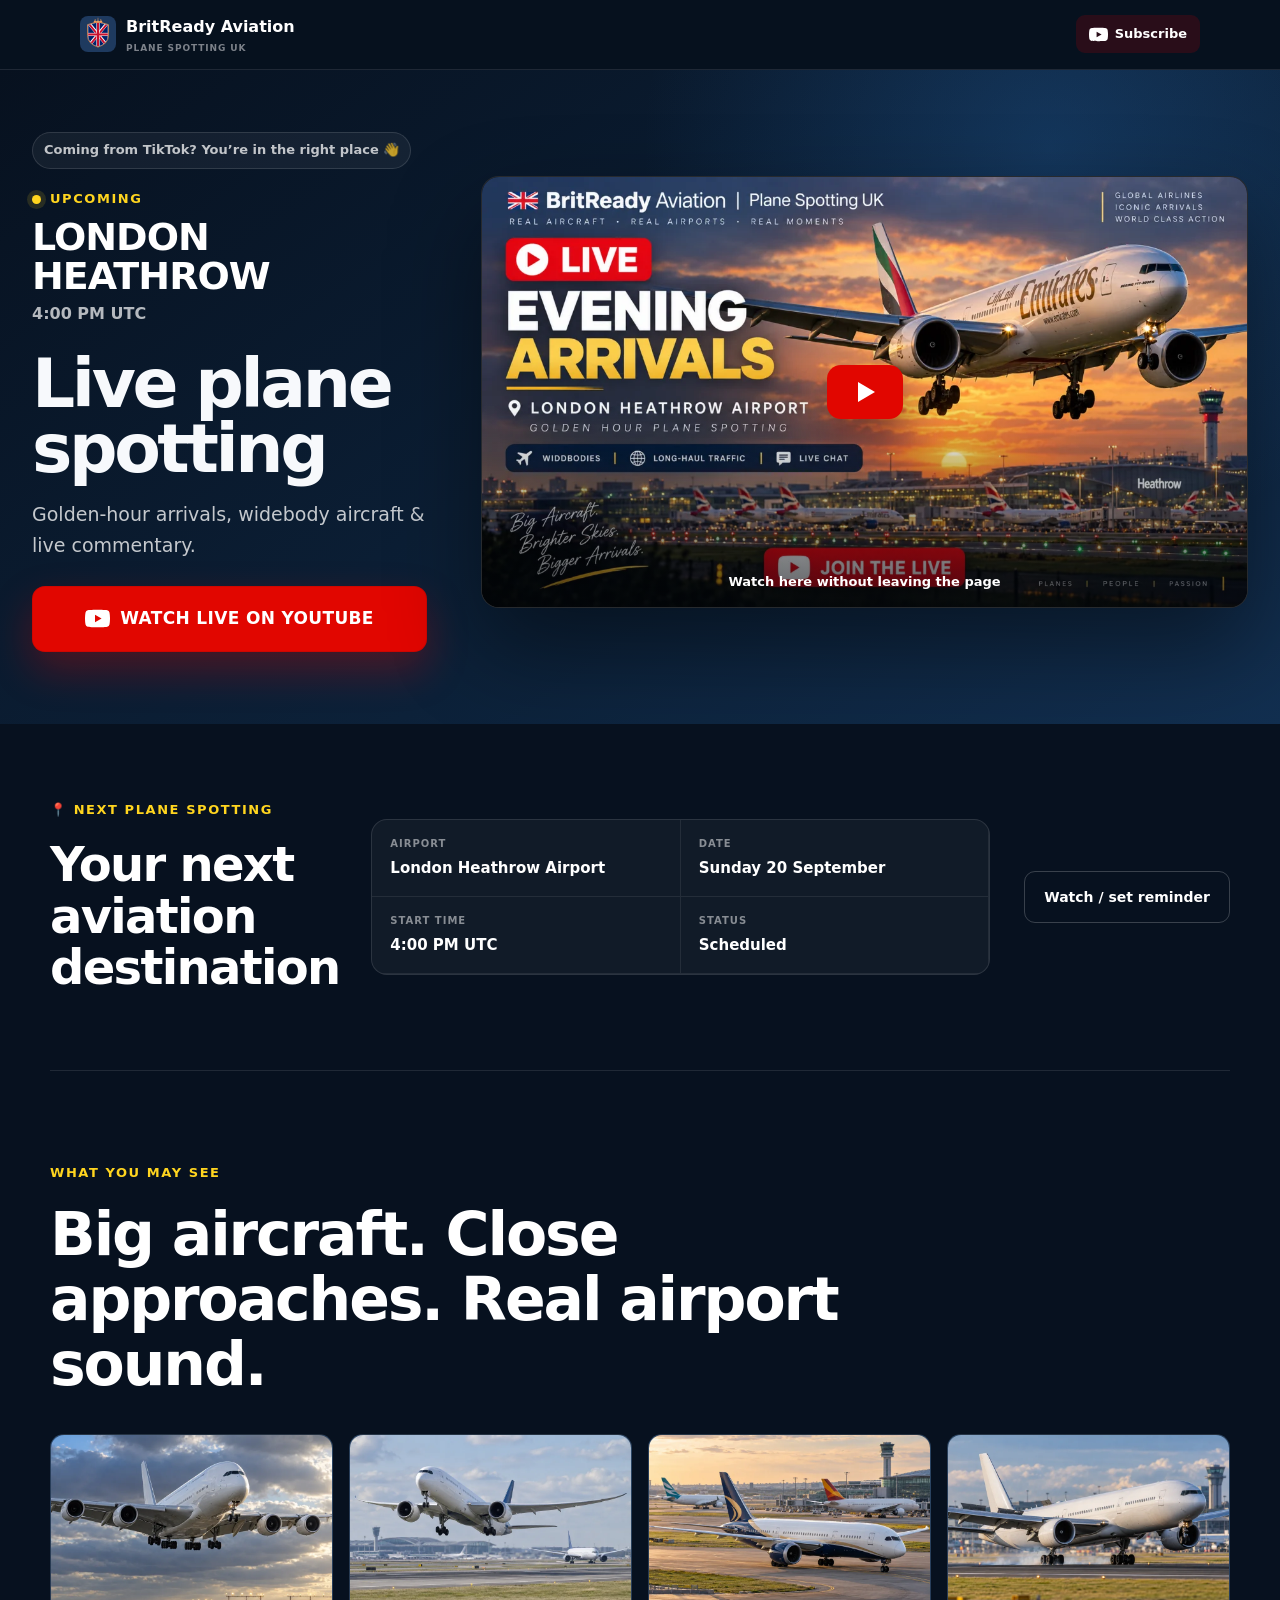
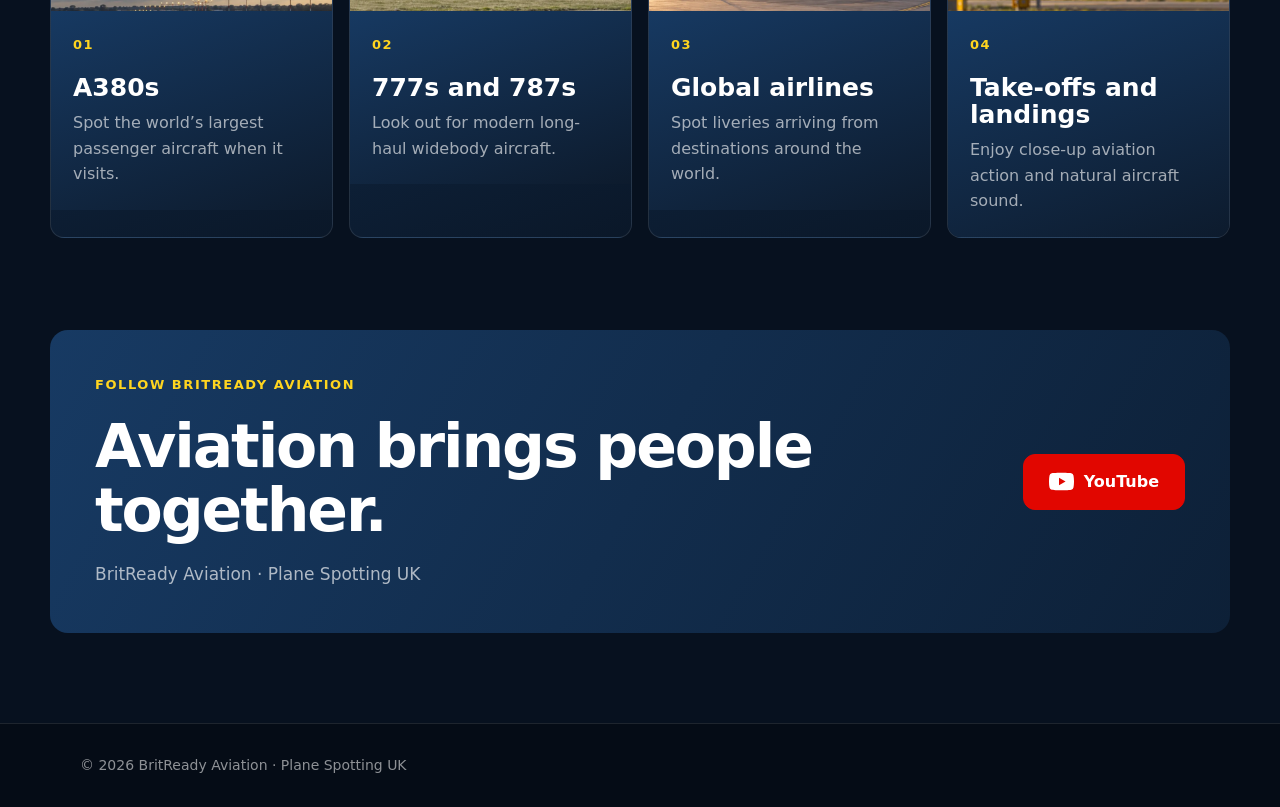
==== index.html @ 35cb2527 "Restore countdown to 5 PM start" ====
<!doctype html>
<html lang="en">
<head>
  <meta charset="utf-8">
  <meta name="viewport" content="width=device-width, initial-scale=1, viewport-fit=cover">
  <title>BritReady Aviation | Plane Spotting UK &amp; Heathrow Live Streams</title>
  <meta name="description" content="BritReady Aviation brings you plane spotting across the UK, including London Heathrow live streams, close-up aircraft take-offs and landings.">
  <meta name="theme-color" content="#07111f">
  <meta property="og:title" content="BritReady Aviation | Plane Spotting UK">
  <meta property="og:description" content="Live evening arrivals from London Heathrow today, featuring widebody aircraft, long-haul traffic and real-time commentary.">
  <meta property="og:image" content="https://www.britreadyapp.co.uk/assets/evening-arrivals-heathrow-1715.jpg">
  <meta property="og:image:alt" content="BritReady Aviation live evening arrivals at London Heathrow">
  <meta property="og:type" content="website">
  <meta property="og:url" content="https://www.britreadyapp.co.uk/">
  <meta name="twitter:card" content="summary_large_image">
  <meta name="twitter:title" content="BritReady Aviation | Plane Spotting UK">
  <meta name="twitter:description" content="Live aircraft take-offs and landings, spotting schedules and UK aviation videos.">
  <meta name="twitter:image" content="https://www.britreadyapp.co.uk/assets/evening-arrivals-heathrow-1715.jpg">
  <link rel="canonical" href="https://www.britreadyapp.co.uk/">
  <link rel="icon" href="assets/app-icon.svg" type="image/svg+xml">
  <link rel="stylesheet" href="styles.css?v=20260919-0815">
  <script src="site-config.js?v=20260920-1649" defer></script>
  <script src="site.js?v=20260920-1615" defer></script>
</head>
<body class="aviation-home">
  <header class="site-header">
    <nav class="nav" aria-label="Main navigation">
      <a class="brand" href="./" aria-label="BritReady Aviation home">
        <img src="assets/app-icon.svg" alt="" width="36" height="36">
        <span>BritReady Aviation<small>Plane Spotting UK</small></span>
      </a>
      <a class="subscribe-nav" href="https://www.youtube.com/channel/UCkuswSuAl1epdL6mLs6LgBw?sub_confirmation=1" data-youtube-subscribe data-event="youtube_channel_click" target="_blank" rel="noopener noreferrer" aria-label="Subscribe to BritReady Aviation on YouTube">
        <svg aria-hidden="true" viewBox="0 0 24 24"><path d="M23.5 6.2a3 3 0 0 0-2.1-2.1C19.5 3.6 12 3.6 12 3.6s-7.5 0-9.4.5A3 3 0 0 0 .5 6.2 31 31 0 0 0 0 12a31 31 0 0 0 .5 5.8 3 3 0 0 0 2.1 2.1c1.9.5 9.4.5 9.4.5s7.5 0 9.4-.5a3 3 0 0 0 2.1-2.1A31 31 0 0 0 24 12a31 31 0 0 0-.5-5.8ZM9.6 15.6V8.4l6.3 3.6-6.3 3.6Z"/></svg>
        Subscribe
      </a>
    </nav>
  </header>

  <main>
    <section class="creator-hero" aria-labelledby="hero-title">
      <div class="creator-hero-inner">
        <div class="hero-content">
          <p class="tiktok-context">Coming from TikTok? You’re in the right place <span aria-hidden="true">👋</span></p>

          <div class="stream-snapshot" aria-label="Current plane spotting stream">
            <p class="stream-state" id="stream-state"><span aria-hidden="true"></span> Upcoming</p>
            <strong class="stream-location" id="stream-location">London Heathrow</strong>
            <time class="stream-time" id="stream-time">5:00 PM BST</time>
          </div>

          <h1 id="hero-title">Live plane spotting</h1>
          <p class="hero-summary">Golden-hour arrivals, widebody aircraft &amp; live commentary.</p>

          <a class="button primary-live-cta" id="primary-live-cta" href="https://youtube.com/live/_kFT2eaQhkY?feature=share" data-event="youtube_live_click" target="_blank" rel="noopener noreferrer">
            <svg aria-hidden="true" viewBox="0 0 24 24"><path d="M23.5 6.2a3 3 0 0 0-2.1-2.1C19.5 3.6 12 3.6 12 3.6s-7.5 0-9.4.5A3 3 0 0 0 .5 6.2 31 31 0 0 0 0 12a31 31 0 0 0 .5 5.8 3 3 0 0 0 2.1 2.1c1.9.5 9.4.5 9.4.5s7.5 0 9.4-.5a3 3 0 0 0 2.1-2.1A31 31 0 0 0 24 12a31 31 0 0 0-.5-5.8ZM9.6 15.6V8.4l6.3 3.6-6.3 3.6Z"/></svg>
            <span>Watch live on YouTube</span>
          </a>

          <div class="hero-countdown" id="hero-countdown" role="timer" aria-label="Time remaining until the live stream" hidden></div>
        </div>

        <div class="player-preview" id="player-preview">
          <img src="assets/evening-arrivals-heathrow-1715.webp" alt="BritReady Aviation live evening arrivals at London Heathrow" width="1200" height="676" fetchpriority="high">
          <button class="player-play" id="player-play" type="button" aria-label="Play the embedded BritReady Aviation live stream">
            <span aria-hidden="true"></span>
          </button>
          <div class="player-caption">Watch here without leaving the page</div>
        </div>
      </div>
    </section>

    <section class="next-spotting" aria-labelledby="next-spotting-heading">
      <div class="next-spotting-heading">
        <p class="section-label">📍 Next plane spotting</p>
        <h2 id="next-spotting-heading">Your next aviation destination</h2>
      </div>

      <div class="spotting-details" id="spotting-details">
        <div><span>Airport</span><strong id="next-airport">Coming soon ✈️</strong></div>
        <div><span>Date</span><strong id="next-date">To be announced</strong></div>
        <div><span>Start time</span><strong id="next-time">To be announced</strong></div>
        <div><span>Status</span><strong id="next-status">Coming soon</strong></div>
      </div>

      <p class="next-empty-message" id="next-empty-message" hidden>Follow BritReady Aviation to be notified.</p>
      <a class="button next-spotting-cta" id="next-spotting-cta" href="https://youtube.com/live/_kFT2eaQhkY?feature=share" data-event="next_spotting_click" target="_blank" rel="noopener noreferrer">Watch / set reminder</a>
    </section>

    <section class="aviation-section" aria-labelledby="aviation-heading">
      <div class="section-heading">
        <p class="section-label">What you may see</p>
        <h2 id="aviation-heading">Big aircraft. Close approaches. Real airport sound.</h2>
      </div>
      <div class="aviation-grid">
        <article>
          <img src="assets/aircraft-a380-approach.webp" alt="A large four-engine double-deck aircraft approaching a runway" loading="lazy" width="900" height="675">
          <div class="aircraft-card-copy"><span>01</span><h3>A380s</h3><p>Spot the world’s largest passenger aircraft when it visits.</p></div>
        </article>
        <article>
          <img src="assets/aircraft-widebody-takeoff.webp" alt="A modern twin-engine widebody aircraft lifting away from a runway" loading="lazy" width="900" height="675">
          <div class="aircraft-card-copy"><span>02</span><h3>777s and 787s</h3><p>Look out for modern long-haul widebody aircraft.</p></div>
        </article>
        <article>
          <img src="assets/aircraft-global-airlines.webp" alt="Several international passenger aircraft moving around an airport" loading="lazy" width="900" height="675">
          <div class="aircraft-card-copy"><span>03</span><h3>Global airlines</h3><p>Spot liveries arriving from destinations around the world.</p></div>
        </article>
        <article>
          <img src="assets/aircraft-touchdown.webp" alt="A widebody passenger aircraft touching down with a small puff of tyre smoke" loading="lazy" width="900" height="675">
          <div class="aircraft-card-copy"><span>04</span><h3>Take-offs and landings</h3><p>Enjoy close-up aviation action and natural aircraft sound.</p></div>
        </article>
      </div>
    </section>

    <section class="channel-section" aria-labelledby="follow-heading">
      <div>
        <p class="section-label">Follow BritReady Aviation</p>
        <h2 id="follow-heading">Aviation brings people together.</h2>
        <p>BritReady Aviation · Plane Spotting UK</p>
      </div>
      <div class="channel-actions">
        <a class="button subscribe-button" href="https://www.youtube.com/channel/UCkuswSuAl1epdL6mLs6LgBw?sub_confirmation=1" data-youtube-subscribe data-event="youtube_channel_click" target="_blank" rel="noopener noreferrer">
          <svg aria-hidden="true" viewBox="0 0 24 24"><path d="M23.5 6.2a3 3 0 0 0-2.1-2.1C19.5 3.6 12 3.6 12 3.6s-7.5 0-9.4.5A3 3 0 0 0 .5 6.2 31 31 0 0 0 0 12a31 31 0 0 0 .5 5.8 3 3 0 0 0 2.1 2.1c1.9.5 9.4.5 9.4.5s7.5 0 9.4-.5a3 3 0 0 0 2.1-2.1A31 31 0 0 0 24 12a31 31 0 0 0-.5-5.8ZM9.6 15.6V8.4l6.3 3.6-6.3 3.6Z"/></svg>
          YouTube
        </a>
        <a class="button social-secondary" id="tiktok-link" data-event="tiktok_click" target="_blank" rel="noopener noreferrer" hidden>TikTok</a>
      </div>
    </section>
  </main>

  <footer class="site-footer">
    <div class="footer-inner"><span>&copy; 2026 BritReady Aviation · Plane Spotting UK</span></div>
  </footer>
</body>
</html>
---- styles.css ----
:root {
  --ink: #172033;
  --muted: #5b6577;
  --line: #d9e0ea;
  --paper: #ffffff;
  --soft: #f6f8fb;
  --navy: #1e3a5f;
  --navy-2: #2d5282;
  --orange: #f4a261;
  --red: #c8102e;
  --green: #1f9d68;
  --shadow: 0 18px 42px rgba(23, 32, 51, 0.12);
}

/* Mobile-first aviation creator landing page */

[hidden] {
  display: none !important;
}

.aviation-home .brand span {
  display: grid;
  gap: 1px;
}

.aviation-home .brand small {
  color: rgba(255, 255, 255, 0.48);
  font-size: 9px;
  font-weight: 750;
  letter-spacing: 0.1em;
  text-transform: uppercase;
}

.aviation-home .nav > .subscribe-nav {
  display: inline-flex;
  align-items: center;
  gap: 7px;
  min-height: 38px;
  padding: 0 13px;
  border-radius: 9px;
  background: rgba(225, 6, 0, 0.16);
  color: #fff;
  font-size: 13px;
  font-weight: 850;
  text-decoration: none;
}

.aviation-home .nav > .subscribe-nav:hover {
  background: var(--aviation-red);
}

.creator-hero {
  position: relative;
  overflow: hidden;
  background:
    radial-gradient(circle at 82% 12%, rgba(40, 108, 180, 0.3), transparent 34%),
    linear-gradient(145deg, #07111f 0%, #0c2139 60%, #122f50 100%);
}

.creator-hero-inner {
  display: grid;
  grid-template-columns: minmax(320px, 0.68fr) minmax(0, 1.32fr);
  gap: 54px;
  align-items: center;
  width: min(1320px, calc(100% - 64px));
  margin: 0 auto;
  padding: 62px 0 72px;
}

.hero-content {
  min-width: 0;
}

.tiktok-context {
  width: fit-content;
  margin: 0 0 20px;
  padding: 7px 11px;
  border: 1px solid rgba(255, 255, 255, 0.12);
  border-radius: 999px;
  background: rgba(255, 255, 255, 0.05);
  color: rgba(255, 255, 255, 0.74);
  font-size: 13px;
  font-weight: 700;
}

.stream-snapshot {
  display: grid;
  gap: 4px;
  margin-bottom: 24px;
}

.stream-state {
  display: flex;
  align-items: center;
  gap: 9px;
  margin: 0 0 4px;
  color: var(--aviation-yellow);
  font-size: 13px;
  font-weight: 900;
  letter-spacing: 0.12em;
  text-transform: uppercase;
}

.stream-state span {
  width: 9px;
  height: 9px;
  border-radius: 50%;
  background: #ff302a;
  box-shadow: 0 0 0 5px rgba(255, 48, 42, 0.16);
}

[data-stream-state="upcoming"] .stream-state span {
  background: var(--aviation-yellow);
  box-shadow: 0 0 0 5px rgba(255, 213, 31, 0.13);
}

[data-stream-state="stream_ended"] .stream-state span {
  background: #8190a3;
  box-shadow: none;
}

.stream-location {
  color: #fff;
  font-size: clamp(24px, 3vw, 38px);
  line-height: 1.05;
  letter-spacing: -0.025em;
  text-transform: uppercase;
}

.stream-time {
  color: rgba(255, 255, 255, 0.7);
  font-size: 16px;
  font-weight: 800;
}

.hero-content h1 {
  max-width: 540px;
  margin: 0;
  font-size: clamp(44px, 5.3vw, 76px);
  line-height: 0.96;
  letter-spacing: -0.05em;
}

.hero-summary {
  margin: 18px 0 26px;
  color: rgba(255, 255, 255, 0.76);
  font-size: 19px;
}

.primary-live-cta {
  width: 100%;
  min-height: 66px;
  justify-content: center;
  border-radius: 13px;
  background: var(--aviation-red);
  box-shadow: 0 18px 40px rgba(225, 6, 0, 0.3);
  color: #fff;
  font-size: 17px;
  font-weight: 900;
  letter-spacing: 0.02em;
  text-decoration: none;
  text-transform: uppercase;
}

.primary-live-cta:hover {
  background: #f01812;
  transform: translateY(-1px);
}

.primary-live-cta svg,
.subscribe-button svg {
  width: 25px;
  height: 25px;
  margin-right: 10px;
  flex: 0 0 auto;
  fill: currentColor;
}

.hero-countdown {
  margin-top: 13px;
  color: rgba(255, 255, 255, 0.66);
  font-size: 13px;
  font-weight: 800;
  text-align: center;
  font-variant-numeric: tabular-nums;
}

.player-preview {
  position: relative;
  overflow: hidden;
  aspect-ratio: 16 / 9;
  border: 1px solid rgba(255, 255, 255, 0.14);
  border-radius: 18px;
  background: #03070c;
  box-shadow: 0 38px 90px rgba(0, 0, 0, 0.44);
}

.player-preview > img,
.player-preview > iframe {
  width: 100%;
  height: 100%;
  object-fit: cover;
  border: 0;
}

.player-preview::after {
  position: absolute;
  inset: 0;
  background: linear-gradient(180deg, transparent 52%, rgba(3, 7, 12, 0.66));
  content: "";
  pointer-events: none;
}

.player-preview.is-playing::after {
  display: none;
}

.player-play {
  position: absolute;
  z-index: 2;
  top: 50%;
  left: 50%;
  display: grid;
  width: 76px;
  height: 54px;
  place-items: center;
  border: 0;
  border-radius: 14px;
  background: var(--aviation-red);
  box-shadow: 0 16px 36px rgba(0, 0, 0, 0.38);
  cursor: pointer;
  transform: translate(-50%, -50%);
}

.player-play span {
  width: 0;
  height: 0;
  margin-left: 4px;
  border-top: 10px solid transparent;
  border-bottom: 10px solid transparent;
  border-left: 17px solid #fff;
}

.player-caption {
  position: absolute;
  z-index: 2;
  right: 16px;
  bottom: 14px;
  left: 16px;
  color: #fff;
  font-size: 13px;
  font-weight: 800;
  text-align: center;
}

.next-spotting {
  display: grid;
  grid-template-columns: minmax(230px, 0.65fr) minmax(0, 1.4fr) auto;
  gap: 34px;
  align-items: center;
  width: min(1180px, calc(100% - 40px));
  margin: 0 auto;
  padding: 76px 0;
}

.next-spotting h2 {
  margin: 0;
  color: #fff;
  font-size: clamp(30px, 4vw, 48px);
  letter-spacing: -0.035em;
}

.spotting-details {
  display: grid;
  grid-template-columns: repeat(2, minmax(0, 1fr));
  overflow: hidden;
  border: 1px solid rgba(255, 255, 255, 0.11);
  border-radius: 16px;
  background: rgba(255, 255, 255, 0.045);
}

.spotting-details > div {
  min-width: 0;
  padding: 16px 18px;
  border-right: 1px solid rgba(255, 255, 255, 0.08);
  border-bottom: 1px solid rgba(255, 255, 255, 0.08);
}

.spotting-details span,
.spotting-details strong {
  display: block;
}

.spotting-details span {
  margin-bottom: 4px;
  color: rgba(255, 255, 255, 0.5);
  font-size: 10px;
  font-weight: 850;
  letter-spacing: 0.1em;
  text-transform: uppercase;
}

.spotting-details strong {
  overflow-wrap: anywhere;
  color: #fff;
  font-size: 15px;
}

.next-spotting-cta {
  min-height: 52px;
  padding: 0 19px;
  border: 1px solid rgba(255, 255, 255, 0.2);
  border-radius: 11px;
  background: transparent;
  color: #fff;
  font-size: 14px;
  white-space: nowrap;
}

.next-empty-message {
  color: rgba(255, 255, 255, 0.65);
}

.social-secondary {
  min-height: 56px;
  padding: 0 25px;
  border: 1px solid rgba(255, 255, 255, 0.2);
  border-radius: 12px;
  background: transparent;
  color: #fff;
}

@media (max-width: 900px) {
  .creator-hero-inner {
    grid-template-columns: 1fr;
    gap: 30px;
    width: min(100% - 40px, 720px);
  }

  .next-spotting {
    grid-template-columns: 1fr;
  }

  .next-spotting-cta {
    width: 100%;
  }
}

@media (max-width: 680px) {
  .aviation-home .site-header {
    position: relative;
  }

  .aviation-home .nav {
    width: calc(100% - 28px);
    min-height: 60px;
  }

  .aviation-home .brand {
    font-size: 14px;
  }

  .aviation-home .brand img {
    width: 32px;
    height: 32px;
  }

  .aviation-home .nav > .subscribe-nav {
    min-height: 36px;
    padding: 0 10px;
    font-size: 12px;
  }

  .creator-hero-inner {
    gap: 22px;
    width: calc(100% - 28px);
    padding: 20px 0 32px;
  }

  .tiktok-context {
    margin-bottom: 16px;
    padding: 6px 10px;
    font-size: 12px;
  }

  .stream-snapshot {
    gap: 2px;
    margin-bottom: 18px;
  }

  .stream-state {
    margin-bottom: 3px;
    font-size: 11px;
  }

  .stream-location {
    font-size: 27px;
  }

  .stream-time {
    font-size: 14px;
  }

  .hero-content h1 {
    font-size: clamp(38px, 12.5vw, 52px);
  }

  .hero-summary {
    margin: 12px 0 19px;
    font-size: 16px;
  }

  .primary-live-cta {
    min-height: 62px;
    font-size: 15px;
  }

  .player-preview {
    border-radius: 12px;
  }

  .player-play {
    width: 64px;
    height: 46px;
    border-radius: 11px;
  }

  .player-caption {
    bottom: 10px;
    font-size: 11px;
  }

  .next-spotting {
    gap: 20px;
    width: calc(100% - 28px);
    padding: 52px 0;
  }

  .next-spotting .section-label {
    margin-bottom: 9px;
  }

  .next-spotting h2 {
    font-size: 31px;
  }

  .spotting-details {
    grid-template-columns: 1fr;
  }

  .spotting-details > div {
    display: grid;
    grid-template-columns: 84px 1fr;
    gap: 10px;
    align-items: baseline;
    padding: 12px 14px;
  }

  .aviation-section {
    width: calc(100% - 28px);
    padding: 54px 0;
  }

  .aviation-section .section-heading {
    margin-bottom: 24px;
  }

  .aviation-section .section-heading h2 {
    font-size: 34px;
  }

  .aviation-grid {
    display: flex;
    gap: 12px;
    overflow-x: auto;
    padding: 0 0 12px;
    scroll-snap-type: x mandatory;
    scrollbar-width: none;
  }

  .aviation-grid::-webkit-scrollbar {
    display: none;
  }

  .aviation-grid article {
    min-width: min(78vw, 300px);
    scroll-snap-align: start;
  }

  .aviation-grid article > img {
    height: 150px;
  }

  .aircraft-card-copy {
    padding: 16px 18px 19px;
  }

  .aviation-grid h3 {
    margin: 10px 0 6px;
    font-size: 22px;
  }

  .aviation-grid p {
    font-size: 14px;
  }

  .channel-section {
    width: calc(100% - 28px);
    margin-bottom: 54px;
    padding: 28px 22px;
  }

  .channel-actions,
  .subscribe-button,
  .social-secondary {
    width: 100%;
  }
}

@layer legacy {

* {
  box-sizing: border-box;
}

html {
  scroll-behavior: smooth;
}

body {
  margin: 0;
  color: var(--ink);
  background: var(--soft);
  font-family: Inter, ui-sans-serif, system-ui, -apple-system, BlinkMacSystemFont, "Segoe UI", sans-serif;
  line-height: 1.6;
}

a {
  color: var(--navy-2);
  text-decoration-thickness: 0.08em;
  text-underline-offset: 0.18em;
}

img {
  display: block;
  max-width: 100%;
}

.site-header {
  position: sticky;
  top: 0;
  z-index: 10;
  border-bottom: 1px solid rgba(217, 224, 234, 0.85);
  background: rgba(255, 255, 255, 0.94);
  backdrop-filter: blur(18px);
}

.nav {
  display: flex;
  align-items: center;
  justify-content: space-between;
  width: min(1120px, calc(100% - 32px));
  margin: 0 auto;
  padding: 14px 0;
  gap: 18px;
}

.brand {
  display: inline-flex;
  align-items: center;
  gap: 10px;
  color: var(--ink);
  text-decoration: none;
  font-weight: 800;
  letter-spacing: 0;
  white-space: nowrap;
}

.brand img {
  width: 36px;
  height: 36px;
  border-radius: 8px;
}

.nav-links {
  display: flex;
  align-items: center;
  gap: 16px;
  font-size: 14px;
}

.nav-links a {
  display: inline-flex;
  align-items: center;
  min-height: 34px;
  padding: 0 10px;
  border-radius: 8px;
  color: var(--muted);
  text-decoration: none;
  font-weight: 650;
}

.nav-links a:hover {
  color: var(--navy);
  background: rgba(30, 58, 95, 0.07);
}

.nav-links a[aria-current="page"] {
  color: var(--paper);
  background: var(--navy);
  box-shadow: 0 8px 18px rgba(30, 58, 95, 0.18);
}

.button {
  display: inline-flex;
  align-items: center;
  justify-content: center;
  min-height: 44px;
  padding: 0 18px;
  border-radius: 8px;
  background: var(--orange);
  color: #132033;
  text-decoration: none;
  font-weight: 800;
  border: 1px solid rgba(0, 0, 0, 0.08);
}

.button.secondary {
  background: var(--paper);
  color: var(--navy);
  border-color: var(--line);
}

.hero {
  background: linear-gradient(135deg, var(--navy) 0%, var(--navy-2) 100%);
  color: white;
}

.hero-inner {
  display: grid;
  grid-template-columns: minmax(0, 1fr) minmax(320px, 0.72fr);
  gap: 46px;
  align-items: center;
  width: min(1120px, calc(100% - 32px));
  min-height: 640px;
  margin: 0 auto;
  padding: 64px 0 54px;
}

.eyebrow {
  display: inline-flex;
  width: fit-content;
  margin: 0 0 18px;
  padding: 5px 12px;
  border: 1px solid rgba(244, 162, 97, 0.72);
  border-radius: 999px;
  color: #ffd9b7;
  font-size: 13px;
  font-weight: 750;
}

h1,
h2,
h3 {
  line-height: 1.08;
  letter-spacing: 0;
}

h1 {
  max-width: 720px;
  margin: 0;
  font-size: clamp(44px, 7vw, 82px);
}

.hero p {
  max-width: 660px;
  margin: 22px 0 0;
  color: rgba(255, 255, 255, 0.84);
  font-size: 20px;
}

.hero-actions {
  display: flex;
  flex-wrap: wrap;
  gap: 12px;
  margin-top: 30px;
}

.hero-visual {
  overflow: hidden;
  border-radius: 8px;
  box-shadow: var(--shadow);
  background: #0f2540;
}

.hero-visual img {
  width: 100%;
  aspect-ratio: 1200 / 628;
  object-fit: cover;
}

.download-panel {
  display: grid;
  grid-template-columns: minmax(0, 0.68fr) minmax(260px, 0.52fr);
  gap: 28px;
  align-items: center;
  border: 1px solid var(--line);
  border-radius: 8px;
  background: var(--paper);
  padding: 30px;
  box-shadow: var(--shadow);
}

.download-panel h2 {
  margin: 0 0 12px;
  color: var(--navy);
  font-size: clamp(30px, 4vw, 44px);
}

.download-panel p {
  margin: 0;
  color: var(--muted);
  font-size: 18px;
}

.qr-grid {
  display: grid;
  grid-template-columns: repeat(2, minmax(0, 1fr));
  gap: 14px;
}

.qr-card {
  display: grid;
  gap: 12px;
  justify-items: center;
  border: 1px solid var(--line);
  border-radius: 8px;
  padding: 16px;
  background: var(--soft);
  text-align: center;
}

.qr-card img {
  width: min(100%, 152px);
  aspect-ratio: 1;
  border: 8px solid var(--paper);
  border-radius: 8px;
}

.qr-card strong {
  color: var(--navy);
}

.availability {
  display: flex;
  gap: 14px;
  flex-wrap: wrap;
  margin-top: 22px;
  color: rgba(255, 255, 255, 0.78);
  font-size: 14px;
}

.availability span {
  display: inline-flex;
  align-items: center;
  min-height: 32px;
  padding: 0 11px;
  border: 1px solid rgba(255, 255, 255, 0.22);
  border-radius: 999px;
}

.section {
  width: min(1120px, calc(100% - 32px));
  margin: 0 auto;
  padding: 74px 0;
}

.section h2 {
  margin: 0 0 12px;
  color: var(--navy);
  font-size: clamp(30px, 4vw, 46px);
}

.section-intro {
  max-width: 760px;
  margin: 0 0 32px;
  color: var(--muted);
  font-size: 18px;
}

.grid {
  display: grid;
  grid-template-columns: repeat(3, minmax(0, 1fr));
  gap: 18px;
}

.tile,
.notice,
.policy-block {
  border: 1px solid var(--line);
  border-radius: 8px;
  background: var(--paper);
}

.tile {
  padding: 24px;
}

.tile strong {
  display: block;
  margin-bottom: 8px;
  color: var(--navy);
  font-size: 18px;
}

.notice {
  padding: 22px;
  border-left: 5px solid var(--red);
}

.notice strong {
  color: var(--navy);
}

.split {
  display: grid;
  grid-template-columns: minmax(0, 0.84fr) minmax(280px, 0.56fr);
  gap: 28px;
  align-items: start;
}

.contact-panel {
  border-top: 5px solid var(--orange);
  padding: 24px;
  border-radius: 8px;
  background: var(--paper);
  box-shadow: var(--shadow);
}

.contact-panel h2,
.contact-panel h3 {
  margin-top: 0;
}

.page-hero {
  background: var(--navy);
  color: white;
}

.page-hero .section {
  padding: 58px 0;
}

.page-hero h1 {
  font-size: clamp(40px, 6vw, 68px);
}

.page-hero p {
  max-width: 780px;
  color: rgba(255, 255, 255, 0.82);
  font-size: 18px;
}

.policy {
  max-width: 920px;
}

.policy-block {
  padding: 28px;
  margin-bottom: 18px;
}

.policy-block h2 {
  margin: 0 0 12px;
  font-size: 26px;
}

.policy-block h3 {
  margin: 24px 0 8px;
  color: var(--navy);
}

.policy-block ul,
.policy-block ol {
  padding-left: 22px;
}

.policy-block li + li {
  margin-top: 8px;
}

.meta {
  color: var(--muted);
  font-size: 14px;
}

.site-footer {
  border-top: 1px solid var(--line);
  background: var(--paper);
}

.footer-inner {
  display: flex;
  justify-content: space-between;
  gap: 20px;
  width: min(1120px, calc(100% - 32px));
  margin: 0 auto;
  padding: 30px 0;
  color: var(--muted);
  font-size: 14px;
}

.footer-links {
  display: flex;
  flex-wrap: wrap;
  gap: 14px;
}

.footer-links a {
  color: var(--muted);
  text-decoration: none;
  font-weight: 650;
}

@media (max-width: 820px) {
  .nav {
    align-items: flex-start;
    flex-direction: column;
  }

  .nav-links {
    width: 100%;
    overflow-x: auto;
    padding-bottom: 3px;
  }

  .hero-inner,
  .split,
  .download-panel,
  .grid {
    grid-template-columns: 1fr;
  }

  .qr-grid {
    grid-template-columns: 1fr;
  }

  .hero-inner {
    min-height: auto;
    padding-top: 48px;
  }

  .hero p {
    font-size: 18px;
  }

  .section {
    padding: 52px 0;
  }

  .footer-inner {
    flex-direction: column;
  }
}

/* BritReady Aviation live-event homepage */

.aviation-home {
  --aviation-night: #07111f;
  --aviation-panel: #0d1b2d;
  --aviation-blue: #173a63;
  --aviation-red: #e10600;
  --aviation-yellow: #ffd51f;
  background: var(--aviation-night);
  color: #f7f9fc;
}

.aviation-home .site-header {
  border-color: rgba(255, 255, 255, 0.1);
  background: rgba(7, 17, 31, 0.94);
}

.aviation-home .brand {
  color: #fff;
}

.aviation-home .nav-links a {
  color: rgba(255, 255, 255, 0.74);
}

.aviation-home .nav-links a:hover {
  color: #fff;
  background: rgba(255, 255, 255, 0.08);
}

.aviation-home .nav-links .live-nav {
  color: #fff;
  background: rgba(225, 6, 0, 0.18);
}

.aviation-home .nav-links .subscribe-nav {
  gap: 8px;
  padding: 0 13px;
  color: #fff;
  background: var(--aviation-red);
  box-shadow: 0 8px 22px rgba(225, 6, 0, 0.24);
}

.aviation-home .nav-links .subscribe-nav:hover {
  background: #f01812;
}

.subscribe-nav svg {
  width: 19px;
  height: 19px;
  flex: 0 0 auto;
  fill: currentColor;
}

.live-nav span,
.live-kicker span {
  width: 9px;
  height: 9px;
  border-radius: 999px;
  background: #ff302a;
  box-shadow: 0 0 0 5px rgba(255, 48, 42, 0.16);
}

.live-nav span {
  margin-right: 8px;
}

.live-hero {
  position: relative;
  overflow: hidden;
  background:
    radial-gradient(circle at 78% 14%, rgba(40, 108, 180, 0.35), transparent 32%),
    linear-gradient(145deg, #07111f 0%, #0c2139 58%, #122f50 100%);
}

.live-hero::after {
  position: absolute;
  inset: auto -10% -48% 28%;
  height: 540px;
  border: 1px solid rgba(255, 255, 255, 0.07);
  border-radius: 50%;
  content: "";
  transform: rotate(-8deg);
}

.live-hero-inner {
  position: relative;
  z-index: 1;
  display: grid;
  grid-template-columns: minmax(0, 1.7fr) minmax(360px, 0.58fr);
  grid-template-areas:
    "art copy"
    "art action";
  gap: 24px 48px;
  align-items: center;
  width: min(1600px, calc(100% - 96px));
  min-height: 0;
  margin: 0 auto;
  padding: 64px 0 76px;
}

.live-copy {
  grid-area: copy;
  display: block;
  align-self: end;
  margin: 0;
}

.live-kicker,
.section-label {
  margin: 0 0 18px;
  color: var(--aviation-yellow);
  font-size: 13px;
  font-weight: 850;
  letter-spacing: 0.12em;
  text-transform: uppercase;
}

.live-kicker {
  display: flex;
  align-items: center;
  gap: 12px;
}

.live-copy h1 {
  max-width: 480px;
  font-size: clamp(43px, 4.3vw, 64px);
  letter-spacing: -0.045em;
}

.live-copy h1 em {
  color: var(--aviation-yellow);
  font-style: normal;
}

.live-intro {
  max-width: 460px;
  margin: 18px 0 0;
  color: rgba(255, 255, 255, 0.78);
  font-size: 18px;
}

.event-details {
  display: grid;
  grid-template-columns: repeat(2, minmax(0, 1fr));
  gap: 14px;
  margin-top: 30px;
}

.event-details div {
  padding: 15px 17px;
  border: 1px solid rgba(255, 255, 255, 0.13);
  border-radius: 12px;
  background: rgba(255, 255, 255, 0.05);
}

.event-details span,
.event-details strong {
  display: block;
}

.event-details span {
  color: rgba(255, 255, 255, 0.57);
  font-size: 12px;
  font-weight: 750;
  letter-spacing: 0.08em;
  text-transform: uppercase;
}

.event-details strong {
  margin-top: 4px;
  color: #fff;
  line-height: 1.3;
}

.live-button,
.watch-fallback {
  min-height: 58px;
  padding: 0 24px;
  border: 0;
  border-radius: 12px;
  background: var(--aviation-red);
  box-shadow: 0 16px 34px rgba(225, 6, 0, 0.26);
  color: #fff;
  font-size: 17px;
}

.live-button:hover,
.watch-fallback:hover {
  background: #f01812;
  transform: translateY(-1px);
}

.live-button svg {
  width: 26px;
  height: 26px;
  margin-right: 11px;
  fill: currentColor;
}

.text-link {
  padding: 10px 4px;
  color: #fff;
  font-weight: 750;
  text-decoration: none;
  white-space: nowrap;
}

.text-link span {
  color: var(--aviation-yellow);
}

.live-artwork {
  position: relative;
  grid-area: art;
  align-self: center;
  overflow: hidden;
  margin: 0;
  border: 1px solid rgba(255, 255, 255, 0.14);
  border-radius: 18px;
  background: #10243d;
  box-shadow: 0 38px 90px rgba(0, 0, 0, 0.42);
  color: #fff;
}

.hero-live-player {
  aspect-ratio: 16 / 9;
}

.hero-live-player iframe {
  display: block;
  width: 100%;
  height: 100%;
  border: 0;
}

.live-action-bar {
  grid-area: action;
  display: grid;
  grid-template-columns: 1fr;
  gap: 13px;
  align-self: start;
  margin: 0;
  padding: 18px;
  border: 1px solid rgba(255, 255, 255, 0.12);
  border-radius: 15px;
  background: rgba(255, 255, 255, 0.05);
}

.live-action-bar > div {
  padding: 0 0 12px;
  border-right: 0;
  border-bottom: 1px solid rgba(255, 255, 255, 0.12);
}

.live-action-bar span,
.live-action-bar strong {
  display: block;
}

.live-action-bar span {
  color: rgba(255, 255, 255, 0.55);
  font-size: 12px;
  font-weight: 850;
  letter-spacing: 0.1em;
  text-transform: uppercase;
}

.live-action-bar strong {
  margin-top: 2px;
  color: #fff;
  font-size: 24px;
}

.live-countdown {
  display: flex;
  align-items: baseline;
  gap: 4px;
  margin-top: 13px;
  color: #fff;
  font-variant-numeric: tabular-nums;
}

.live-countdown .countdown-label {
  margin-right: 7px;
  color: var(--aviation-yellow);
  font-size: 12px;
  letter-spacing: 0.08em;
}

.live-countdown .countdown-value {
  color: #fff;
  font-size: 21px;
  font-weight: 900;
  letter-spacing: -0.02em;
}

.live-countdown small {
  color: rgba(255, 255, 255, 0.55);
  font-size: 11px;
  font-weight: 800;
}

.live-countdown .countdown-separator {
  margin: 0 1px;
  color: rgba(255, 255, 255, 0.45);
  font-size: 16px;
}

.live-countdown.is-live {
  align-items: center;
  color: #fff;
}

.live-countdown.is-live strong {
  margin: 0;
  font-size: 17px;
}

.live-now-dot {
  width: 9px;
  height: 9px;
  border-radius: 50%;
  background: #ff302a;
  box-shadow: 0 0 0 5px rgba(255, 48, 42, 0.16);
}

.live-action-bar .live-button {
  width: 100%;
}

.live-action-bar .text-link {
  text-align: center;
}

.watch-section,
.aviation-section,
.channel-section {
  width: min(1180px, calc(100% - 40px));
  margin: 0 auto;
}

.watch-section {
  padding: 90px 0;
}

.watch-heading {
  display: grid;
  grid-template-columns: minmax(0, 0.9fr) minmax(300px, 0.55fr);
  gap: 36px;
  align-items: end;
  margin-bottom: 30px;
}

.watch-heading h2,
.section-heading h2,
.channel-section h2 {
  margin: 0;
  color: #fff;
  font-size: clamp(34px, 5vw, 60px);
  letter-spacing: -0.035em;
}

.watch-heading > p,
.channel-section > div > p:last-child {
  margin: 0;
  color: rgba(255, 255, 255, 0.66);
  font-size: 17px;
}

.video-shell {
  position: relative;
  overflow: hidden;
  aspect-ratio: 16 / 9;
  border: 1px solid rgba(255, 255, 255, 0.13);
  border-radius: 18px;
  background: #000;
  box-shadow: 0 28px 80px rgba(0, 0, 0, 0.38);
}

.video-shell iframe {
  position: absolute;
  inset: 0;
  width: 100%;
  height: 100%;
  border: 0;
}

.watch-fallback {
  width: 100%;
  margin-top: 18px;
}

.aviation-section {
  padding: 92px 0;
  border-top: 1px solid rgba(255, 255, 255, 0.1);
}

.section-heading {
  max-width: 880px;
  margin-bottom: 38px;
}

.aviation-grid {
  display: grid;
  grid-template-columns: repeat(4, minmax(0, 1fr));
  gap: 16px;
}

.aviation-grid article {
  overflow: hidden;
  min-height: 340px;
  padding: 0;
  border: 1px solid rgba(255, 255, 255, 0.1);
  border-radius: 14px;
  background: linear-gradient(160deg, rgba(23, 58, 99, 0.76), rgba(13, 27, 45, 0.72));
}

.aviation-grid article > img {
  width: 100%;
  height: 176px;
  object-fit: cover;
  transition: transform 300ms ease;
}

.aviation-grid article:hover > img {
  transform: scale(1.035);
}

.aircraft-card-copy {
  position: relative;
  padding: 20px 22px 23px;
  background: linear-gradient(160deg, rgba(23, 58, 99, 0.96), rgba(13, 27, 45, 0.98));
}

.aircraft-card-copy > span {
  color: var(--aviation-yellow);
  font-size: 13px;
  font-weight: 850;
  letter-spacing: 0.12em;
}

.aviation-grid h3 {
  margin: 17px 0 9px;
  color: #fff;
  font-size: 25px;
}

.aviation-grid p {
  margin: 0;
  color: rgba(255, 255, 255, 0.62);
}

.channel-section {
  display: grid;
  grid-template-columns: minmax(0, 1fr) auto;
  gap: 40px;
  align-items: center;
  margin-bottom: 90px;
  padding: 45px;
  border-radius: 18px;
  background: linear-gradient(120deg, #173a63, #0d2037);
}

.channel-section > div {
  max-width: 740px;
}

.channel-section > div > p:last-child {
  margin-top: 18px;
}

.channel-button {
  min-height: 56px;
  padding: 0 25px;
  border: 1px solid rgba(255, 255, 255, 0.2);
  border-radius: 12px;
  background: #fff;
  color: #0d2037;
}

.channel-actions {
  display: flex;
  flex-wrap: wrap;
  gap: 12px;
  justify-content: flex-end;
}

.subscribe-button {
  min-height: 56px;
  padding: 0 25px;
  border: 1px solid var(--aviation-red);
  border-radius: 12px;
  background: var(--aviation-red);
  color: #fff;
}

.subscribe-button:hover {
  background: #f01812;
}

.aviation-home .site-footer {
  border-color: rgba(255, 255, 255, 0.1);
  background: #050c16;
}

.aviation-home .footer-inner,
.aviation-home .footer-links a {
  color: rgba(255, 255, 255, 0.55);
}

@media (max-width: 1500px) {
  .live-hero-inner {
    grid-template-columns: minmax(0, 1.55fr) minmax(310px, 0.62fr);
    gap: 22px 34px;
    width: min(1240px, calc(100% - 40px));
    padding: 48px 0 58px;
  }
}

@media (max-width: 1080px) {
  .live-hero-inner {
    grid-template-columns: minmax(0, 1.35fr) minmax(290px, 0.65fr);
    gap: 20px 28px;
  }

  .live-copy h1 {
    font-size: clamp(39px, 4.8vw, 54px);
  }

  .aviation-grid {
    grid-template-columns: repeat(2, minmax(0, 1fr));
  }
}

@media (max-width: 820px) {
  .live-hero-inner {
    display: grid;
    grid-template-columns: 1fr;
    grid-template-areas:
      "copy"
      "action"
      "art";
    min-height: 0;
  }

  .live-copy h1 {
    max-width: 680px;
  }

  .live-intro {
    max-width: 680px;
  }
}

@media (max-width: 680px) {
  .aviation-home .nav {
    align-items: center;
    flex-direction: row;
  }

  .aviation-home .nav-links {
    width: auto;
    padding: 0;
  }

  .aviation-home .nav-links a:not(.subscribe-nav) {
    display: none;
  }

  .live-hero-inner,
  .watch-section,
  .aviation-section,
  .channel-section {
    width: min(100% - 28px, 1180px);
  }

  .live-hero-inner {
    padding: 30px 0 38px;
  }

  .live-copy h1 {
    font-size: clamp(37px, 11vw, 52px);
    line-height: 1.02;
  }

  .watch-heading,
  .channel-section {
    grid-template-columns: 1fr;
  }

  .live-copy {
    display: block;
    margin: 0;
  }

  .live-kicker {
    margin-bottom: 13px;
    font-size: 11px;
    letter-spacing: 0.08em;
  }

  .live-intro {
    margin-top: 14px;
    font-size: 16px;
    line-height: 1.5;
  }

  .live-artwork {
    border-radius: 12px;
  }

  .artwork-action {
    right: 10px;
    bottom: 10px;
    min-height: 34px;
    padding: 0 12px;
    font-size: 12px;
  }

  .live-action-bar {
    grid-template-columns: 1fr;
    gap: 12px;
    margin: 0;
    padding: 14px;
    text-align: center;
  }

  .live-action-bar > div {
    padding: 0 0 11px;
    border-right: 0;
    border-bottom: 1px solid rgba(255, 255, 255, 0.12);
  }

  .live-action-bar strong {
    font-size: 19px;
  }

  .live-action-bar .live-button {
    width: 100%;
  }

  .text-link {
    padding: 5px;
    text-align: center;
  }

  .watch-section,
  .aviation-section {
    padding: 64px 0;
  }

  .watch-heading {
    align-items: start;
  }

  .video-shell {
    border-radius: 12px;
  }

  .aviation-grid {
    grid-template-columns: 1fr;
  }

  .aviation-grid article {
    min-height: 0;
  }

  .aviation-grid h3 {
    margin-top: 17px;
  }

  .channel-section {
    gap: 28px;
    margin-bottom: 64px;
    padding: 30px 24px;
  }

  .channel-actions,
  .channel-button,
  .subscribe-button {
    width: 100%;
  }
}

}
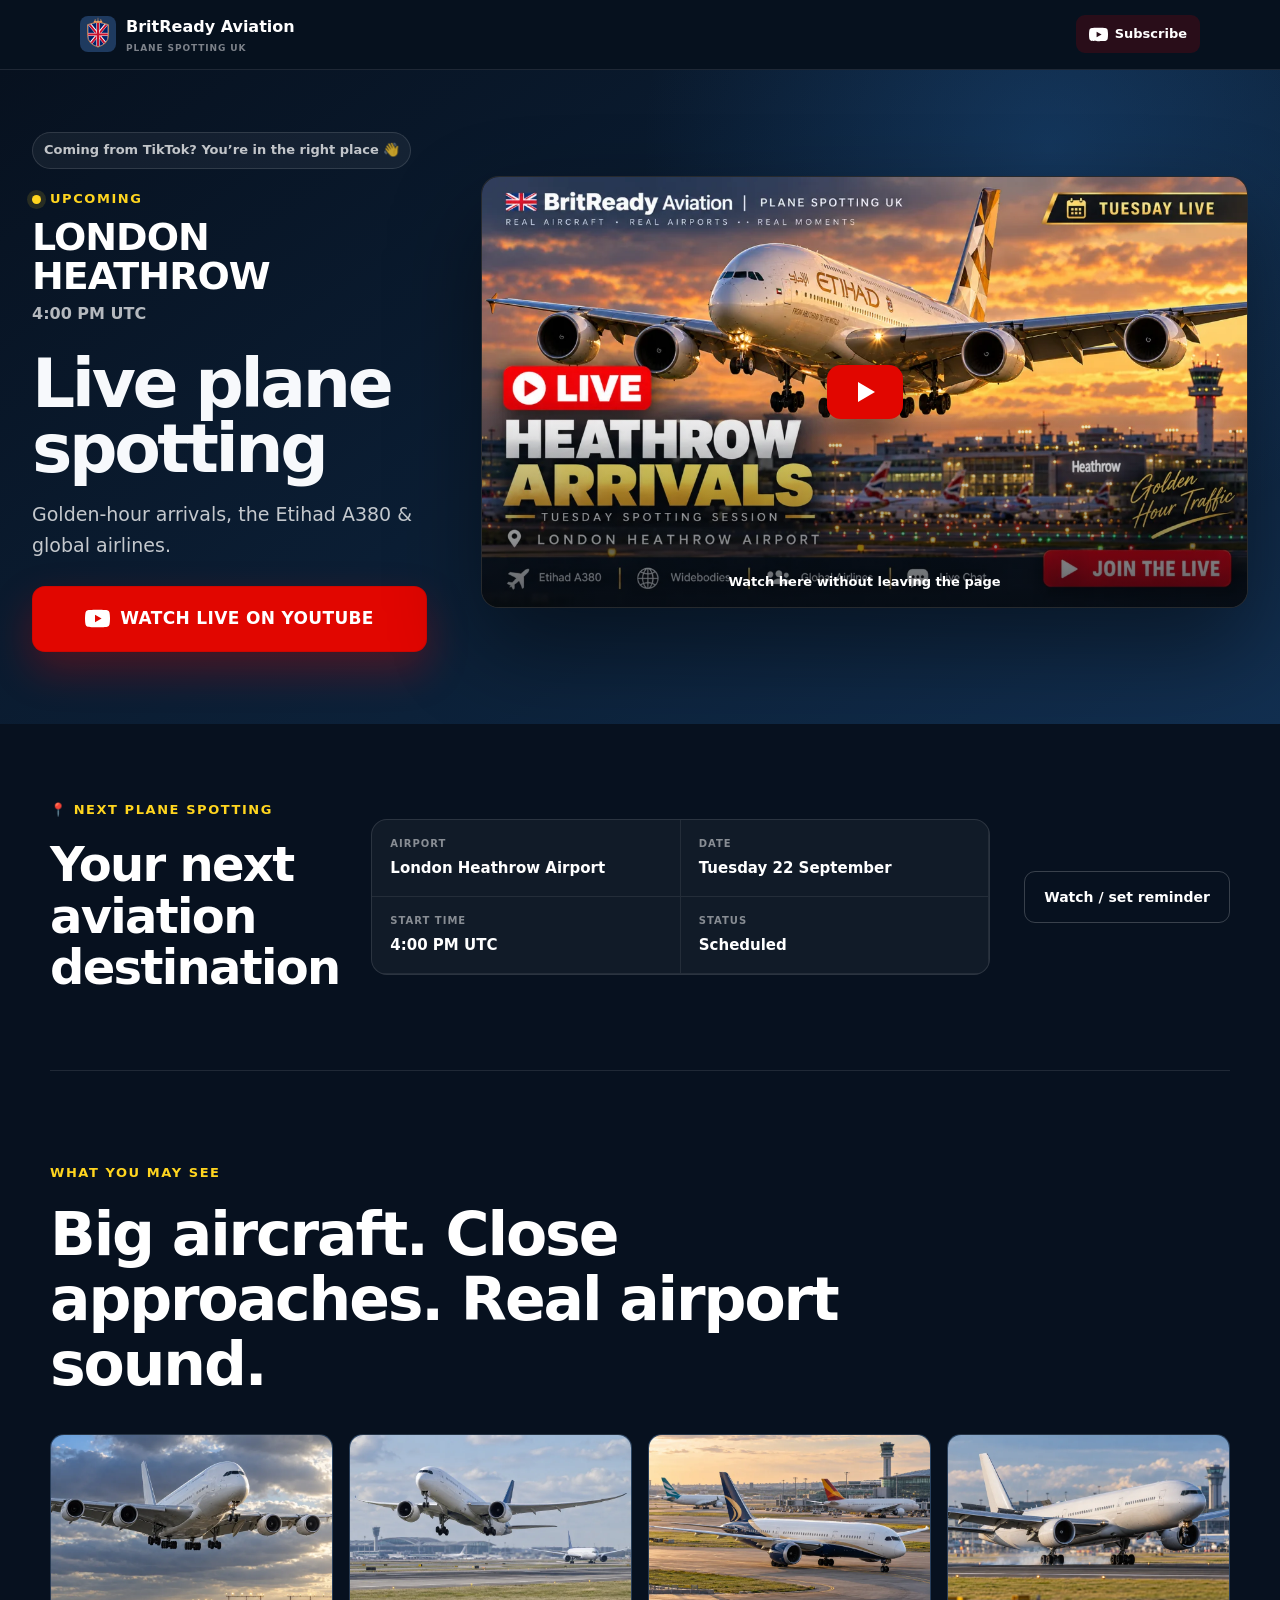
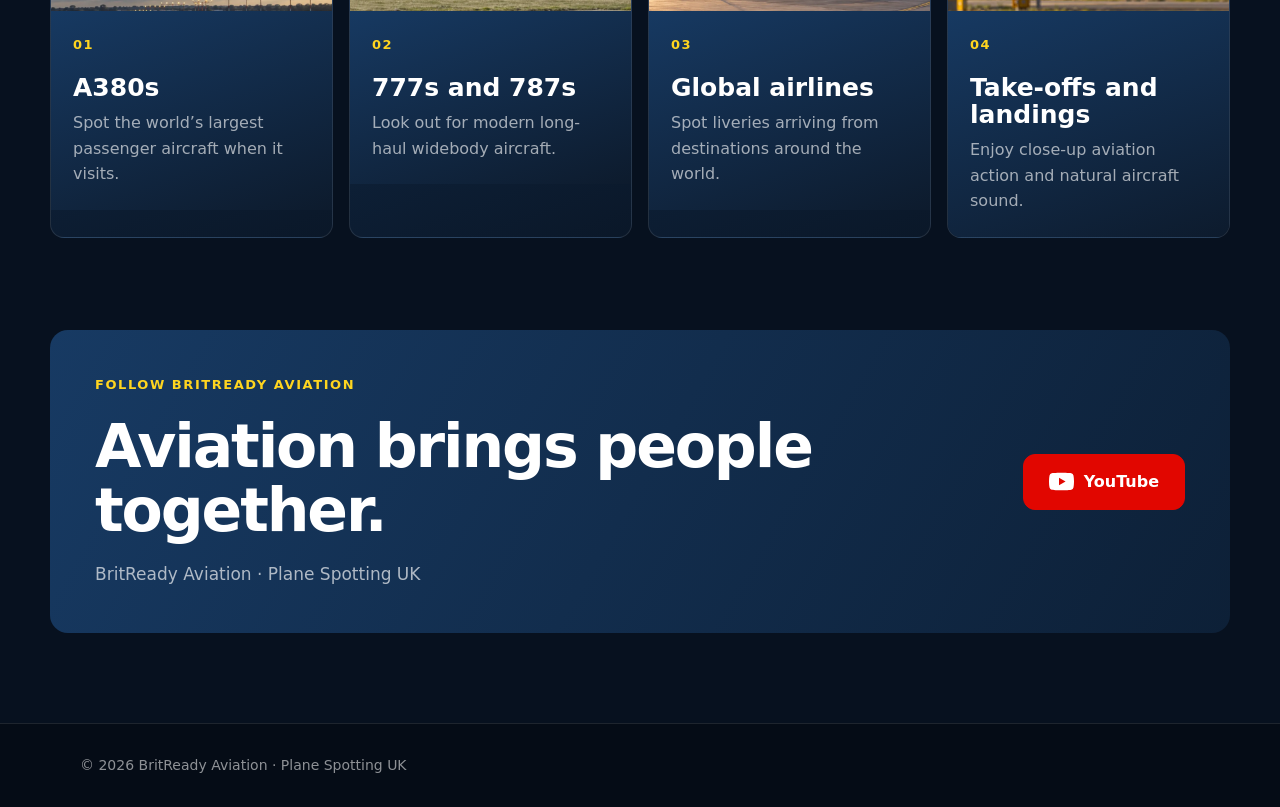
==== commit 022c28c9: "Schedule September 22 Heathrow stream" ====
--- a/index.html
+++ b/index.html
@@ -7,20 +7,20 @@
   <meta name="description" content="BritReady Aviation brings you plane spotting across the UK, including London Heathrow live streams, close-up aircraft take-offs and landings.">
   <meta name="theme-color" content="#07111f">
   <meta property="og:title" content="BritReady Aviation | Plane Spotting UK">
-  <meta property="og:description" content="Live evening arrivals from London Heathrow today, featuring widebody aircraft, long-haul traffic and real-time commentary.">
-  <meta property="og:image" content="https://www.britreadyapp.co.uk/assets/evening-arrivals-heathrow-1715.jpg">
-  <meta property="og:image:alt" content="BritReady Aviation live evening arrivals at London Heathrow">
+  <meta property="og:description" content="Live Heathrow arrivals on Tuesday 22 September at 5:00 PM, featuring the Etihad A380, widebody aircraft and global airlines.">
+  <meta property="og:image" content="https://www.britreadyapp.co.uk/assets/heathrow-arrivals-2026-09-22.jpg">
+  <meta property="og:image:alt" content="BritReady Aviation live Heathrow arrivals on Tuesday 22 September">
   <meta property="og:type" content="website">
   <meta property="og:url" content="https://www.britreadyapp.co.uk/">
   <meta name="twitter:card" content="summary_large_image">
   <meta name="twitter:title" content="BritReady Aviation | Plane Spotting UK">
   <meta name="twitter:description" content="Live aircraft take-offs and landings, spotting schedules and UK aviation videos.">
-  <meta name="twitter:image" content="https://www.britreadyapp.co.uk/assets/evening-arrivals-heathrow-1715.jpg">
+  <meta name="twitter:image" content="https://www.britreadyapp.co.uk/assets/heathrow-arrivals-2026-09-22.jpg">
   <link rel="canonical" href="https://www.britreadyapp.co.uk/">
   <link rel="icon" href="assets/app-icon.svg" type="image/svg+xml">
   <link rel="stylesheet" href="styles.css?v=20260919-0815">
-  <script src="site-config.js?v=20260920-1649" defer></script>
-  <script src="site.js?v=20260920-1615" defer></script>
+  <script src="site-config.js?v=20260921-1905" defer></script>
+  <script src="site.js?v=20260921-1905" defer></script>
 </head>
 <body class="aviation-home">
   <header class="site-header">
@@ -45,11 +45,11 @@
           <div class="stream-snapshot" aria-label="Current plane spotting stream">
             <p class="stream-state" id="stream-state"><span aria-hidden="true"></span> Upcoming</p>
             <strong class="stream-location" id="stream-location">London Heathrow</strong>
-            <time class="stream-time" id="stream-time">5:00 PM BST</time>
+            <time class="stream-time" id="stream-time">Tuesday · 5:00 PM BST</time>
           </div>
 
           <h1 id="hero-title">Live plane spotting</h1>
-          <p class="hero-summary">Golden-hour arrivals, widebody aircraft &amp; live commentary.</p>
+          <p class="hero-summary">Golden-hour arrivals, the Etihad A380 &amp; global airlines.</p>
 
           <a class="button primary-live-cta" id="primary-live-cta" href="https://youtube.com/live/_kFT2eaQhkY?feature=share" data-event="youtube_live_click" target="_blank" rel="noopener noreferrer">
             <svg aria-hidden="true" viewBox="0 0 24 24"><path d="M23.5 6.2a3 3 0 0 0-2.1-2.1C19.5 3.6 12 3.6 12 3.6s-7.5 0-9.4.5A3 3 0 0 0 .5 6.2 31 31 0 0 0 0 12a31 31 0 0 0 .5 5.8 3 3 0 0 0 2.1 2.1c1.9.5 9.4.5 9.4.5s7.5 0 9.4-.5a3 3 0 0 0 2.1-2.1A31 31 0 0 0 24 12a31 31 0 0 0-.5-5.8ZM9.6 15.6V8.4l6.3 3.6-6.3 3.6Z"/></svg>
@@ -60,7 +60,7 @@
         </div>
 
         <div class="player-preview" id="player-preview">
-          <img src="assets/evening-arrivals-heathrow-1715.webp" alt="BritReady Aviation live evening arrivals at London Heathrow" width="1200" height="676" fetchpriority="high">
+          <img src="assets/heathrow-arrivals-2026-09-22.webp" alt="BritReady Aviation live Heathrow arrivals on Tuesday 22 September" width="1200" height="676" fetchpriority="high">
           <button class="player-play" id="player-play" type="button" aria-label="Play the embedded BritReady Aviation live stream">
             <span aria-hidden="true"></span>
           </button>
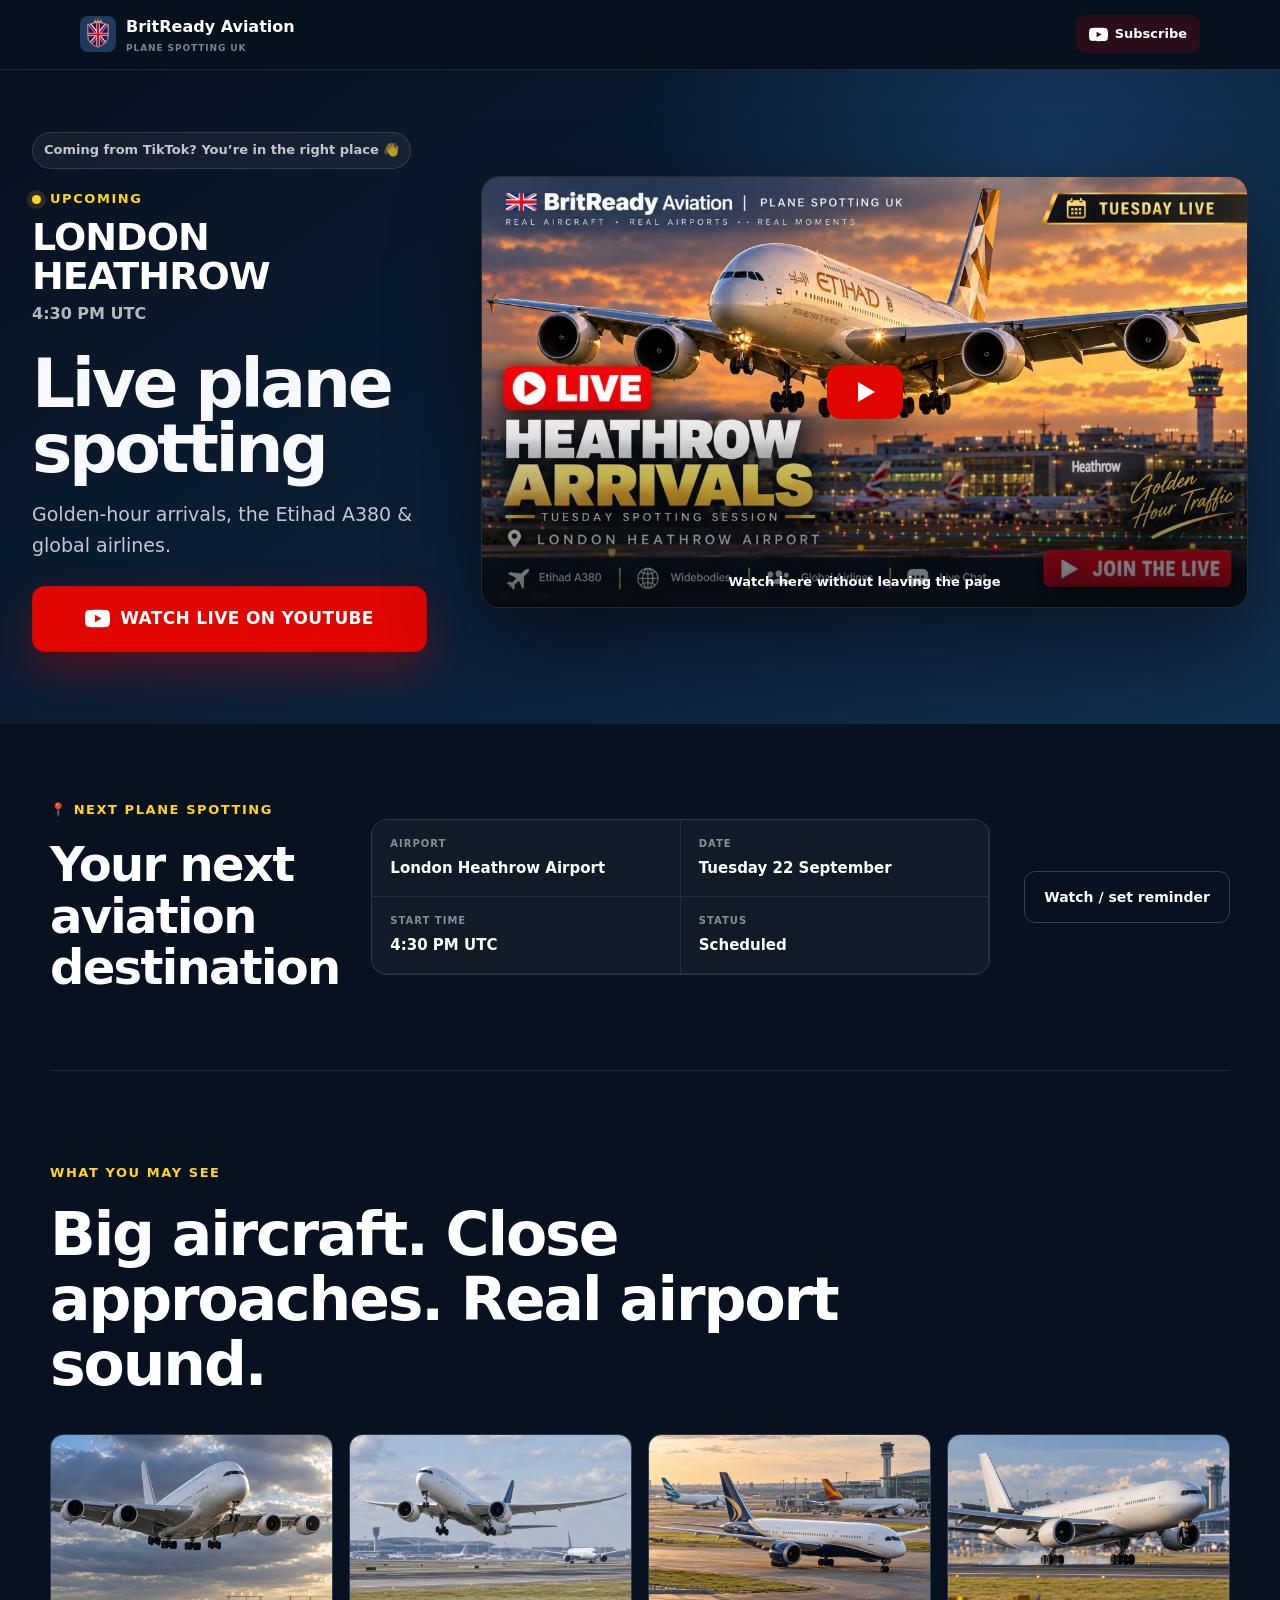
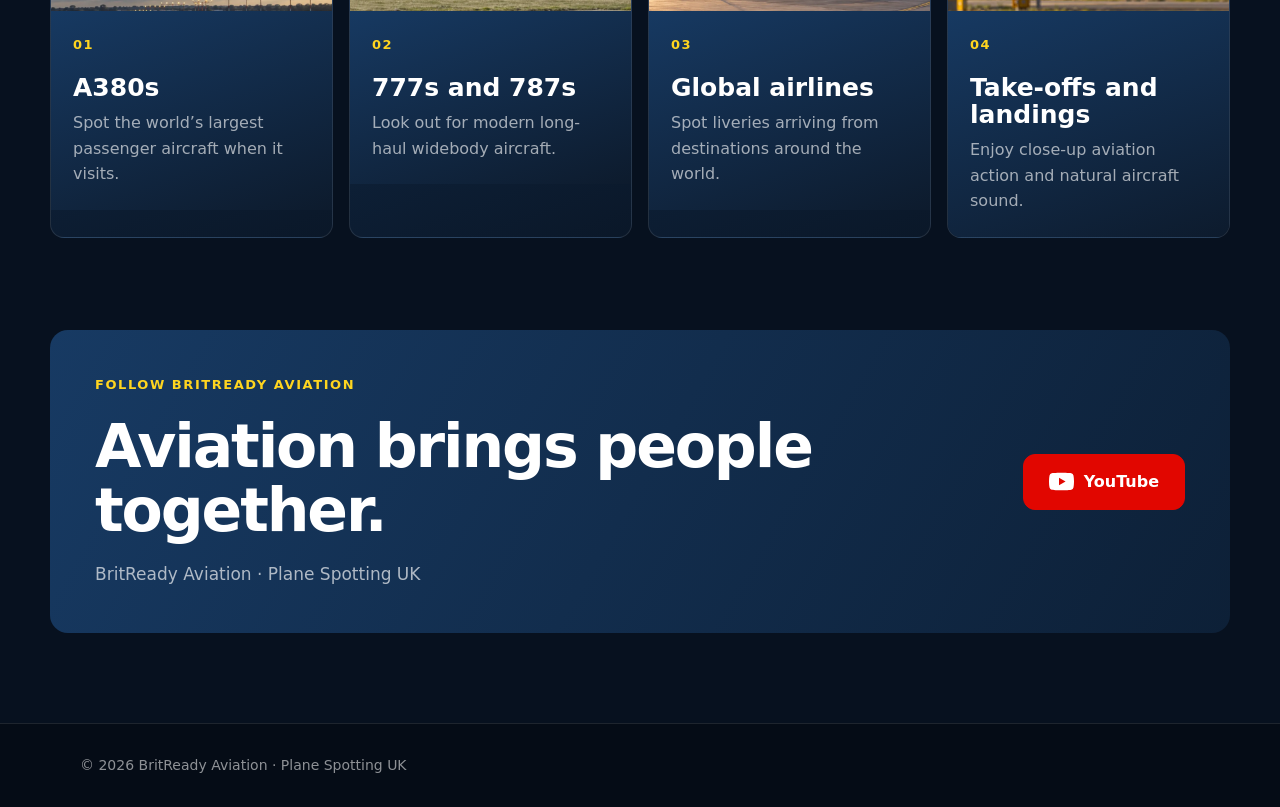
==== commit cfd27d38: "Move September 22 stream to 5:30 PM" ====
--- a/index.html
+++ b/index.html
@@ -7,7 +7,7 @@
   <meta name="description" content="BritReady Aviation brings you plane spotting across the UK, including London Heathrow live streams, close-up aircraft take-offs and landings.">
   <meta name="theme-color" content="#07111f">
   <meta property="og:title" content="BritReady Aviation | Plane Spotting UK">
-  <meta property="og:description" content="Live Heathrow arrivals on Tuesday 22 September at 5:00 PM, featuring the Etihad A380, widebody aircraft and global airlines.">
+  <meta property="og:description" content="Live Heathrow arrivals on Tuesday 22 September at 5:30 PM, featuring the Etihad A380, widebody aircraft and global airlines.">
   <meta property="og:image" content="https://www.britreadyapp.co.uk/assets/heathrow-arrivals-2026-09-22.jpg">
   <meta property="og:image:alt" content="BritReady Aviation live Heathrow arrivals on Tuesday 22 September">
   <meta property="og:type" content="website">
@@ -45,7 +45,7 @@
           <div class="stream-snapshot" aria-label="Current plane spotting stream">
             <p class="stream-state" id="stream-state"><span aria-hidden="true"></span> Upcoming</p>
             <strong class="stream-location" id="stream-location">London Heathrow</strong>
-            <time class="stream-time" id="stream-time">Tuesday · 5:00 PM BST</time>
+            <time class="stream-time" id="stream-time">Tuesday · 5:30 PM BST</time>
           </div>
 
           <h1 id="hero-title">Live plane spotting</h1>
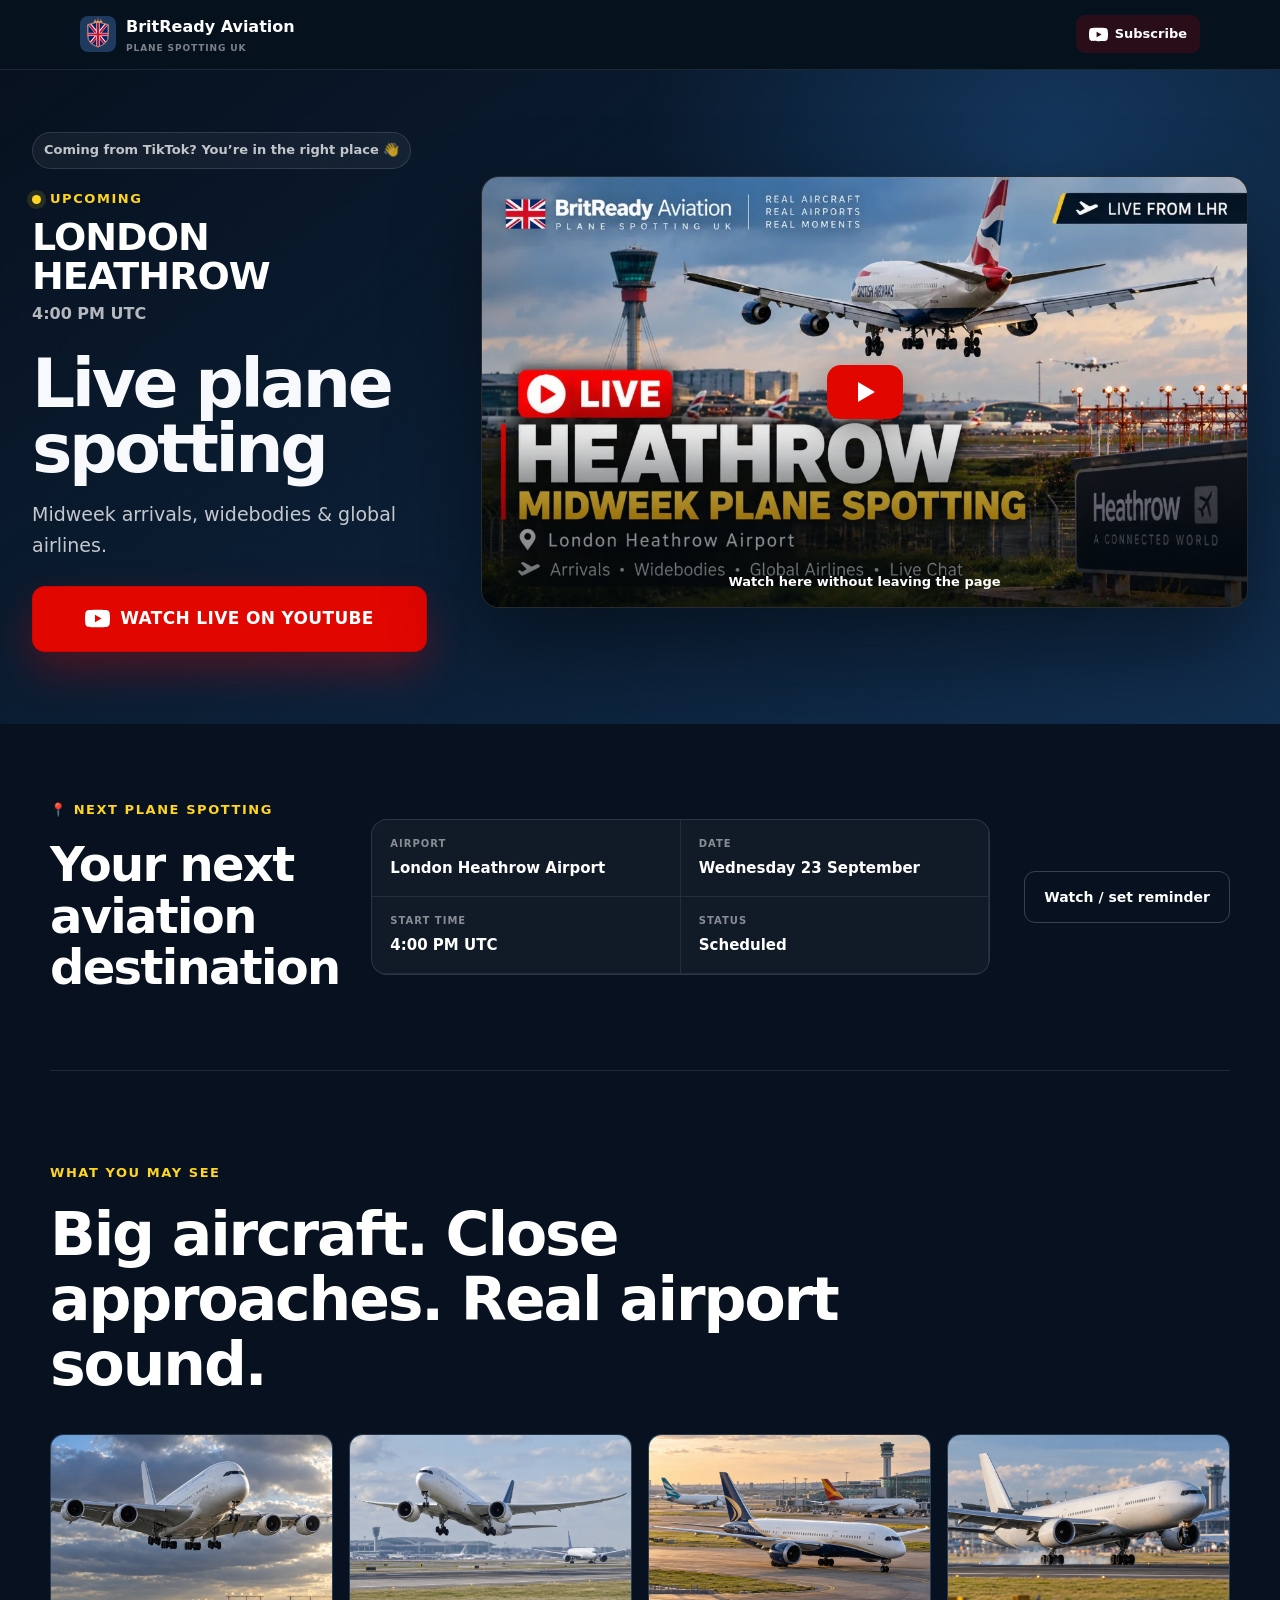
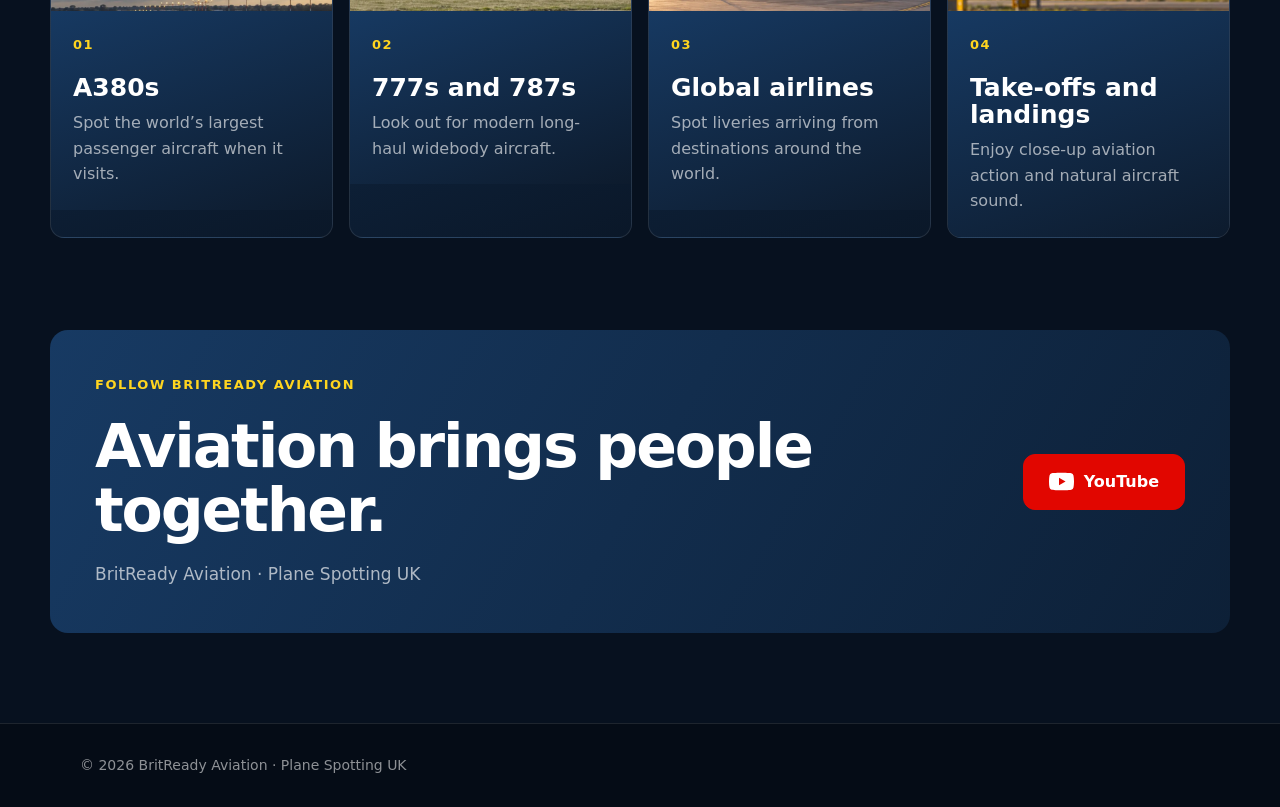
==== commit a73d89d3: "Feature September 23 Heathrow stream" ====
--- a/index.html
+++ b/index.html
@@ -7,19 +7,19 @@
   <meta name="description" content="BritReady Aviation brings you plane spotting across the UK, including London Heathrow live streams, close-up aircraft take-offs and landings.">
   <meta name="theme-color" content="#07111f">
   <meta property="og:title" content="BritReady Aviation | Plane Spotting UK">
-  <meta property="og:description" content="Live Heathrow arrivals on Tuesday 22 September at 5:30 PM, featuring the Etihad A380, widebody aircraft and global airlines.">
-  <meta property="og:image" content="https://www.britreadyapp.co.uk/assets/heathrow-arrivals-2026-09-22.jpg">
-  <meta property="og:image:alt" content="BritReady Aviation live Heathrow arrivals on Tuesday 22 September">
+  <meta property="og:description" content="Live midweek plane spotting from London Heathrow on Wednesday 23 September at 5:00 PM, featuring arrivals, widebody aircraft and global airlines.">
+  <meta property="og:image" content="https://www.britreadyapp.co.uk/assets/heathrow-midweek-2026-09-23.jpg">
+  <meta property="og:image:alt" content="BritReady Aviation live midweek plane spotting from London Heathrow on Wednesday 23 September">
   <meta property="og:type" content="website">
   <meta property="og:url" content="https://www.britreadyapp.co.uk/">
   <meta name="twitter:card" content="summary_large_image">
   <meta name="twitter:title" content="BritReady Aviation | Plane Spotting UK">
   <meta name="twitter:description" content="Live aircraft take-offs and landings, spotting schedules and UK aviation videos.">
-  <meta name="twitter:image" content="https://www.britreadyapp.co.uk/assets/heathrow-arrivals-2026-09-22.jpg">
+  <meta name="twitter:image" content="https://www.britreadyapp.co.uk/assets/heathrow-midweek-2026-09-23.jpg">
   <link rel="canonical" href="https://www.britreadyapp.co.uk/">
   <link rel="icon" href="assets/app-icon.svg" type="image/svg+xml">
   <link rel="stylesheet" href="styles.css?v=20260919-0815">
-  <script src="site-config.js?v=20260921-1905" defer></script>
+  <script src="site-config.js?v=20260923-1700" defer></script>
   <script src="site.js?v=20260921-1905" defer></script>
 </head>
 <body class="aviation-home">
@@ -45,13 +45,13 @@
           <div class="stream-snapshot" aria-label="Current plane spotting stream">
             <p class="stream-state" id="stream-state"><span aria-hidden="true"></span> Upcoming</p>
             <strong class="stream-location" id="stream-location">London Heathrow</strong>
-            <time class="stream-time" id="stream-time">Tuesday · 5:30 PM BST</time>
+            <time class="stream-time" id="stream-time">Wednesday · 5:00 PM BST</time>
           </div>
 
           <h1 id="hero-title">Live plane spotting</h1>
-          <p class="hero-summary">Golden-hour arrivals, the Etihad A380 &amp; global airlines.</p>
+          <p class="hero-summary">Midweek arrivals, widebodies &amp; global airlines.</p>
 
-          <a class="button primary-live-cta" id="primary-live-cta" href="https://youtube.com/live/_kFT2eaQhkY?feature=share" data-event="youtube_live_click" target="_blank" rel="noopener noreferrer">
+          <a class="button primary-live-cta" id="primary-live-cta" href="https://youtube.com/live/eEGiqgSy29M?feature=share" data-event="youtube_live_click" target="_blank" rel="noopener noreferrer">
             <svg aria-hidden="true" viewBox="0 0 24 24"><path d="M23.5 6.2a3 3 0 0 0-2.1-2.1C19.5 3.6 12 3.6 12 3.6s-7.5 0-9.4.5A3 3 0 0 0 .5 6.2 31 31 0 0 0 0 12a31 31 0 0 0 .5 5.8 3 3 0 0 0 2.1 2.1c1.9.5 9.4.5 9.4.5s7.5 0 9.4-.5a3 3 0 0 0 2.1-2.1A31 31 0 0 0 24 12a31 31 0 0 0-.5-5.8ZM9.6 15.6V8.4l6.3 3.6-6.3 3.6Z"/></svg>
             <span>Watch live on YouTube</span>
           </a>
@@ -60,7 +60,7 @@
         </div>
 
         <div class="player-preview" id="player-preview">
-          <img src="assets/heathrow-arrivals-2026-09-22.webp" alt="BritReady Aviation live Heathrow arrivals on Tuesday 22 September" width="1200" height="676" fetchpriority="high">
+          <img src="assets/heathrow-midweek-2026-09-23.webp" alt="BritReady Aviation live midweek plane spotting from London Heathrow on Wednesday 23 September" width="1200" height="675" fetchpriority="high">
           <button class="player-play" id="player-play" type="button" aria-label="Play the embedded BritReady Aviation live stream">
             <span aria-hidden="true"></span>
           </button>
@@ -83,7 +83,7 @@
       </div>
 
       <p class="next-empty-message" id="next-empty-message" hidden>Follow BritReady Aviation to be notified.</p>
-      <a class="button next-spotting-cta" id="next-spotting-cta" href="https://youtube.com/live/_kFT2eaQhkY?feature=share" data-event="next_spotting_click" target="_blank" rel="noopener noreferrer">Watch / set reminder</a>
+      <a class="button next-spotting-cta" id="next-spotting-cta" href="https://youtube.com/live/eEGiqgSy29M?feature=share" data-event="next_spotting_click" target="_blank" rel="noopener noreferrer">Watch / set reminder</a>
     </section>
 
     <section class="aviation-section" aria-labelledby="aviation-heading">
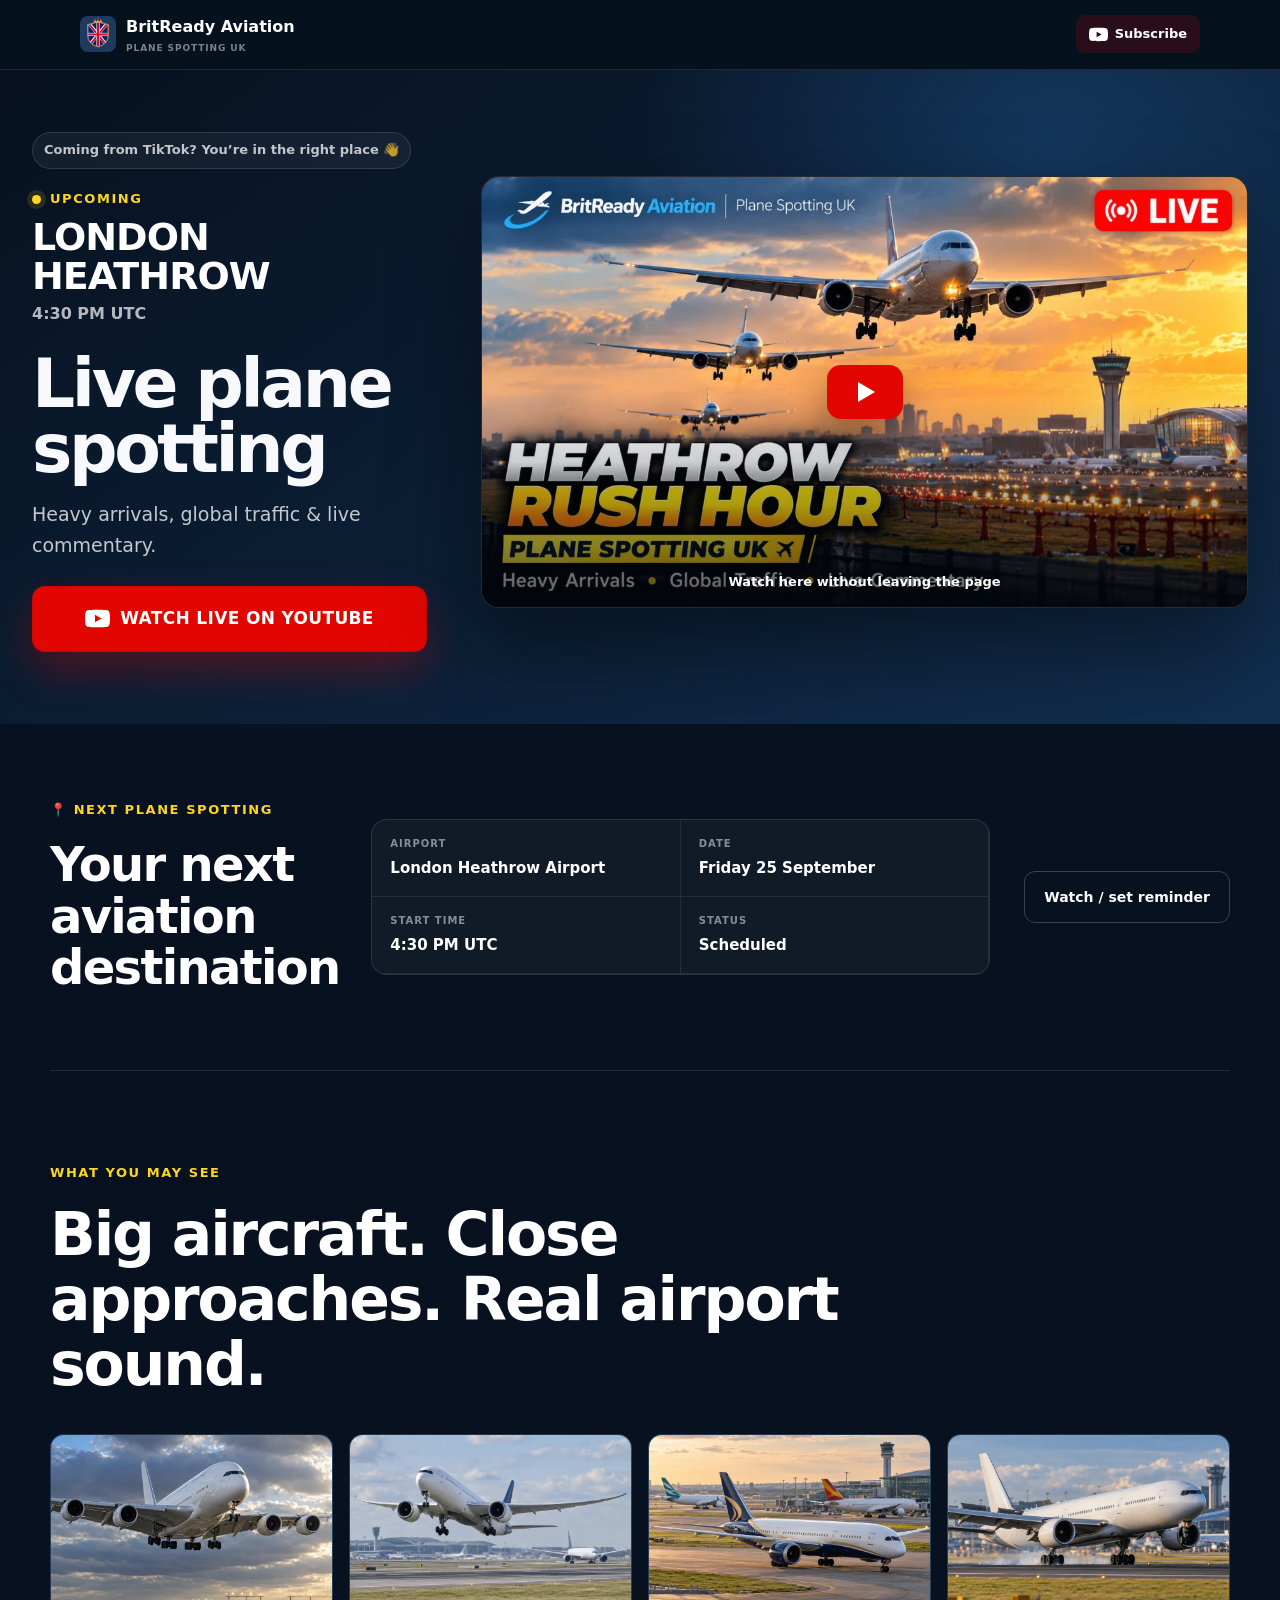
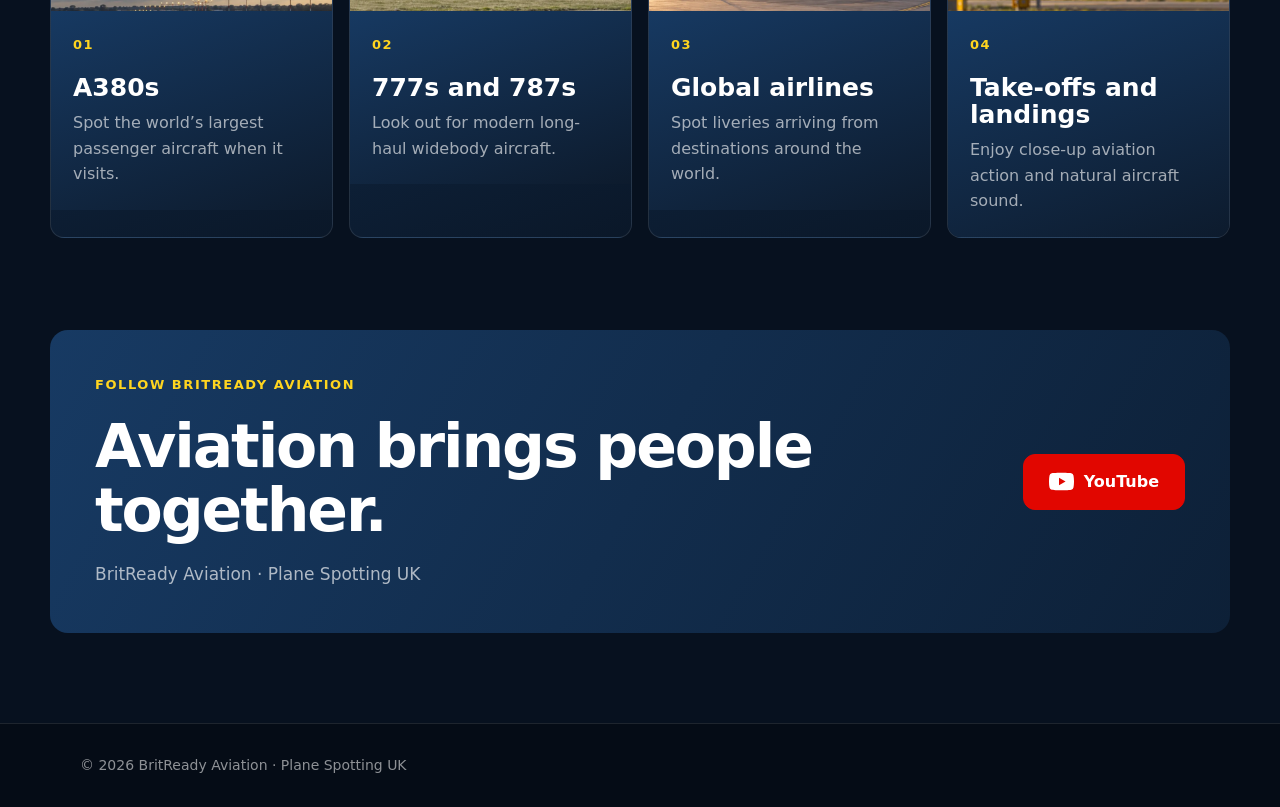
==== commit dced5837: "Feature September 25 Heathrow stream" ====
--- a/index.html
+++ b/index.html
@@ -7,19 +7,19 @@
   <meta name="description" content="BritReady Aviation brings you plane spotting across the UK, including London Heathrow live streams, close-up aircraft take-offs and landings.">
   <meta name="theme-color" content="#07111f">
   <meta property="og:title" content="BritReady Aviation | Plane Spotting UK">
-  <meta property="og:description" content="Live midweek plane spotting from London Heathrow on Wednesday 23 September at 5:00 PM, featuring arrivals, widebody aircraft and global airlines.">
-  <meta property="og:image" content="https://www.britreadyapp.co.uk/assets/heathrow-midweek-2026-09-23.jpg">
-  <meta property="og:image:alt" content="BritReady Aviation live midweek plane spotting from London Heathrow on Wednesday 23 September">
+  <meta property="og:description" content="Live Heathrow rush-hour plane spotting on Friday 25 September at 5:30 PM, featuring heavy arrivals, global traffic and live commentary.">
+  <meta property="og:image" content="https://www.britreadyapp.co.uk/assets/heathrow-rush-hour-2026-09-25.jpg">
+  <meta property="og:image:alt" content="BritReady Aviation live Heathrow rush-hour plane spotting on Friday 25 September">
   <meta property="og:type" content="website">
   <meta property="og:url" content="https://www.britreadyapp.co.uk/">
   <meta name="twitter:card" content="summary_large_image">
   <meta name="twitter:title" content="BritReady Aviation | Plane Spotting UK">
   <meta name="twitter:description" content="Live aircraft take-offs and landings, spotting schedules and UK aviation videos.">
-  <meta name="twitter:image" content="https://www.britreadyapp.co.uk/assets/heathrow-midweek-2026-09-23.jpg">
+  <meta name="twitter:image" content="https://www.britreadyapp.co.uk/assets/heathrow-rush-hour-2026-09-25.jpg">
   <link rel="canonical" href="https://www.britreadyapp.co.uk/">
   <link rel="icon" href="assets/app-icon.svg" type="image/svg+xml">
   <link rel="stylesheet" href="styles.css?v=20260919-0815">
-  <script src="site-config.js?v=20260923-1700" defer></script>
+  <script src="site-config.js?v=20260925-1730" defer></script>
   <script src="site.js?v=20260921-1905" defer></script>
 </head>
 <body class="aviation-home">
@@ -45,13 +45,13 @@
           <div class="stream-snapshot" aria-label="Current plane spotting stream">
             <p class="stream-state" id="stream-state"><span aria-hidden="true"></span> Upcoming</p>
             <strong class="stream-location" id="stream-location">London Heathrow</strong>
-            <time class="stream-time" id="stream-time">Wednesday · 5:00 PM BST</time>
+            <time class="stream-time" id="stream-time">Friday · 5:30 PM BST</time>
           </div>
 
           <h1 id="hero-title">Live plane spotting</h1>
-          <p class="hero-summary">Midweek arrivals, widebodies &amp; global airlines.</p>
+          <p class="hero-summary">Heavy arrivals, global traffic &amp; live commentary.</p>
 
-          <a class="button primary-live-cta" id="primary-live-cta" href="https://youtube.com/live/eEGiqgSy29M?feature=share" data-event="youtube_live_click" target="_blank" rel="noopener noreferrer">
+          <a class="button primary-live-cta" id="primary-live-cta" href="https://youtube.com/live/GwVZxsg_r60?feature=share" data-event="youtube_live_click" target="_blank" rel="noopener noreferrer">
             <svg aria-hidden="true" viewBox="0 0 24 24"><path d="M23.5 6.2a3 3 0 0 0-2.1-2.1C19.5 3.6 12 3.6 12 3.6s-7.5 0-9.4.5A3 3 0 0 0 .5 6.2 31 31 0 0 0 0 12a31 31 0 0 0 .5 5.8 3 3 0 0 0 2.1 2.1c1.9.5 9.4.5 9.4.5s7.5 0 9.4-.5a3 3 0 0 0 2.1-2.1A31 31 0 0 0 24 12a31 31 0 0 0-.5-5.8ZM9.6 15.6V8.4l6.3 3.6-6.3 3.6Z"/></svg>
             <span>Watch live on YouTube</span>
           </a>
@@ -60,7 +60,7 @@
         </div>
 
         <div class="player-preview" id="player-preview">
-          <img src="assets/heathrow-midweek-2026-09-23.webp" alt="BritReady Aviation live midweek plane spotting from London Heathrow on Wednesday 23 September" width="1200" height="675" fetchpriority="high">
+          <img src="assets/heathrow-rush-hour-2026-09-25.webp" alt="BritReady Aviation live Heathrow rush-hour plane spotting on Friday 25 September" width="1200" height="675" fetchpriority="high">
           <button class="player-play" id="player-play" type="button" aria-label="Play the embedded BritReady Aviation live stream">
             <span aria-hidden="true"></span>
           </button>
@@ -83,7 +83,7 @@
       </div>
 
       <p class="next-empty-message" id="next-empty-message" hidden>Follow BritReady Aviation to be notified.</p>
-      <a class="button next-spotting-cta" id="next-spotting-cta" href="https://youtube.com/live/eEGiqgSy29M?feature=share" data-event="next_spotting_click" target="_blank" rel="noopener noreferrer">Watch / set reminder</a>
+      <a class="button next-spotting-cta" id="next-spotting-cta" href="https://youtube.com/live/GwVZxsg_r60?feature=share" data-event="next_spotting_click" target="_blank" rel="noopener noreferrer">Watch / set reminder</a>
     </section>
 
     <section class="aviation-section" aria-labelledby="aviation-heading">
